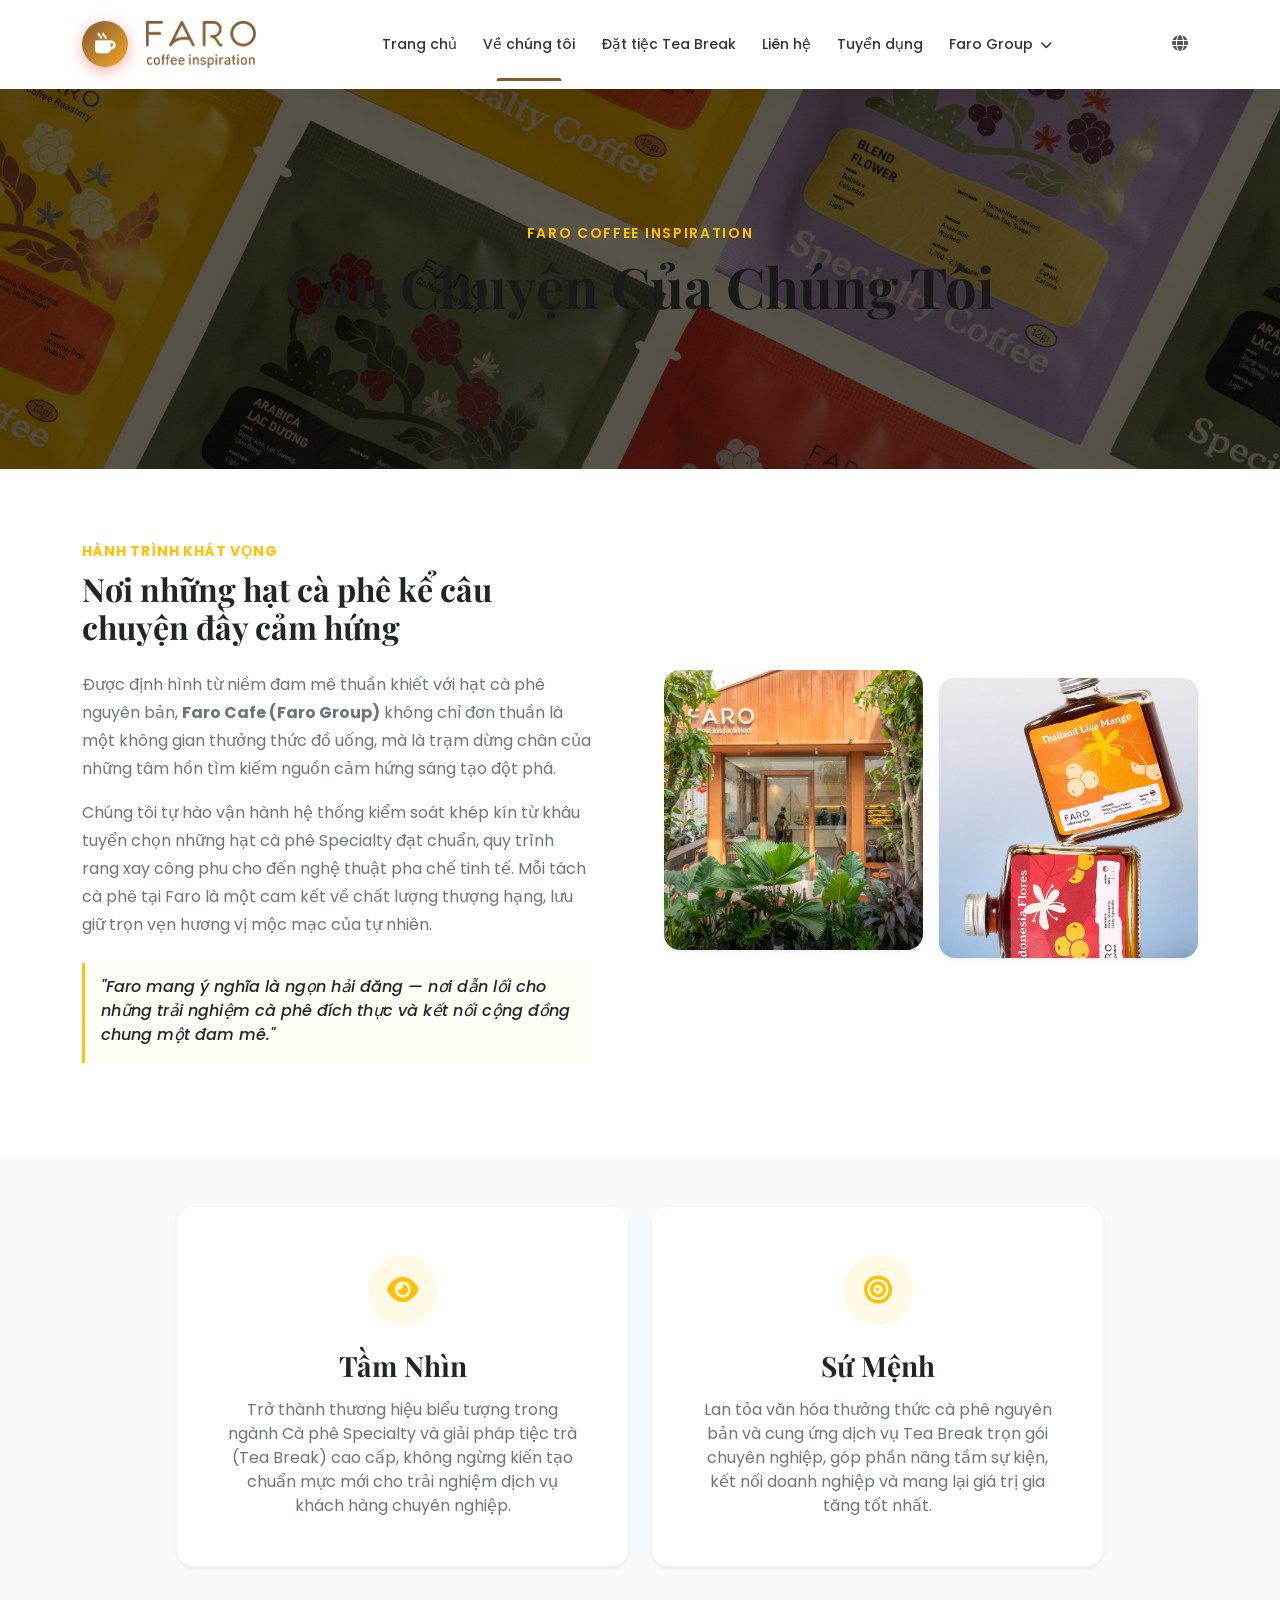
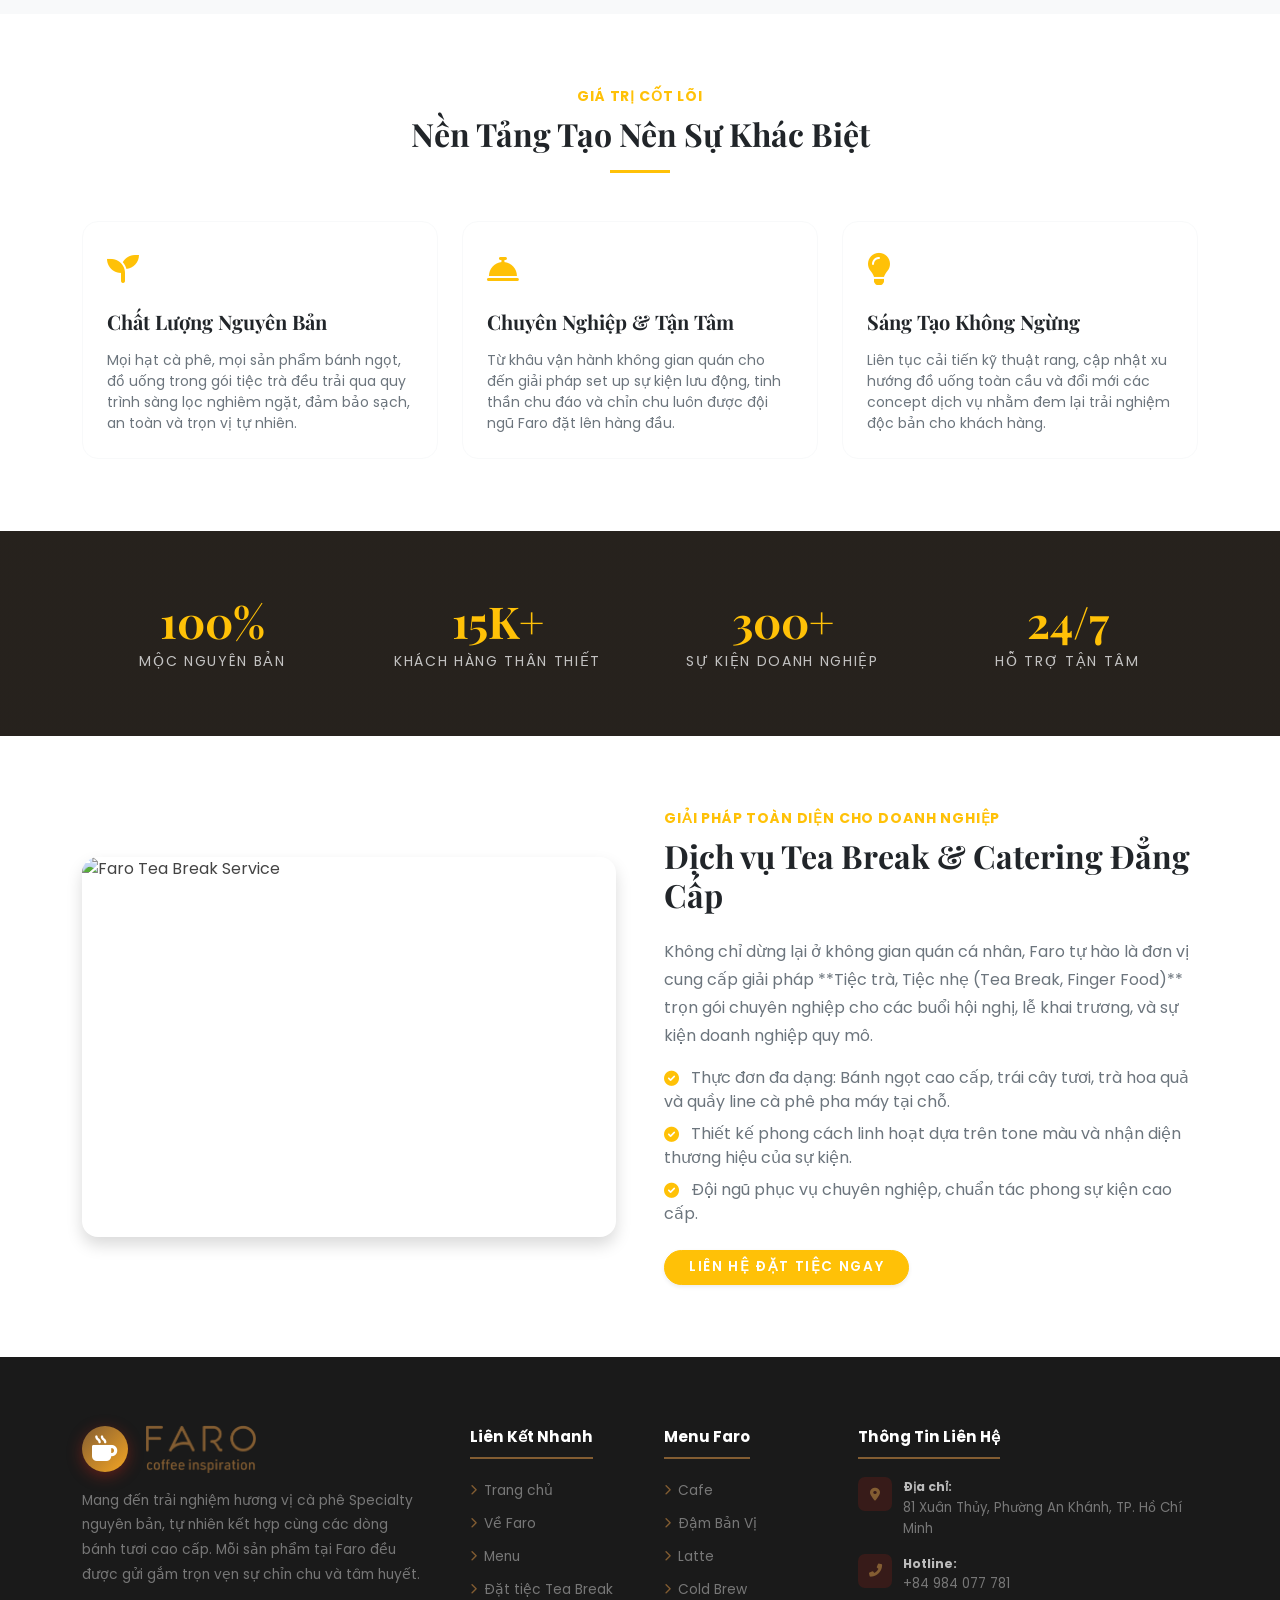
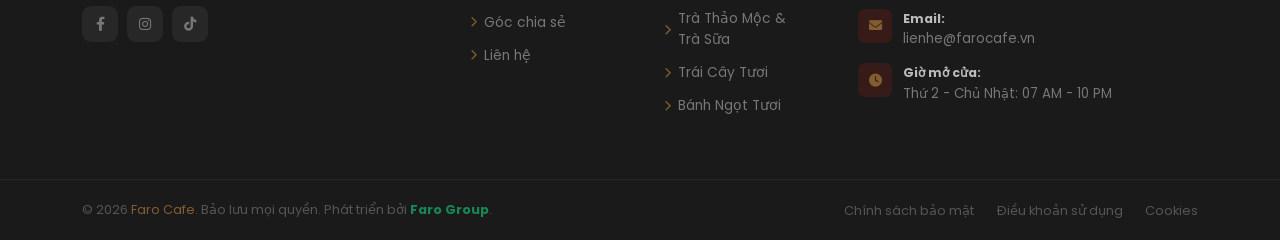
==== about-us.html @ 41ff0794 "update1 9/7/2026" ====
<!DOCTYPE html>
<html lang="en">
   <head>
      <meta charset="UTF-8">
      <meta http-equiv="X-UA-Compatible" content="IE=edge">
      <meta name="viewport" content="width=device-width, initial-scale=1">
      <!-- Cập nhật thông tin tác giả và mô tả chuẩn Faro -->
      <meta name="author" content="Faro Team">
      <meta name="description" content="Faro Coffee Inspiration - Trải nghiệm hương vị cà phê Specialty nguyên bản và dịch vụ Tea Break chuyên nghiệp.">
      <title>Faro Coffee Inspiration</title>
      
      <!-- ================= FA&Iacute;CON (ICON TAB TR&Igrave;NH DUYỆT) ================= -->
      <!-- Icon tiêu chuẩn cho trình duyệt (Kích thước 32x32 hoặc 16x16) -->
      <link rel="icon" type="image/png" sizes="32x32" href="img/favicon/favicon-32x32.png">
      <link rel="icon" type="image/png" sizes="16x16" href="img/favicon/favicon-16x16.png">
      <!-- Icon hiển thị riêng khi khách hàng lưu bookmark trên màn hình iPhone/iPad (Apple Touch Icon) -->
      <link rel="apple-touch-icon" sizes="180x180" href="img/favicon/apple-touch-icon.png">
      <!-- Icon dự phòng định dạng .ico truyền thống -->
      <link rel="shortcut icon" href="img/favicon/favicon.ico" type="image/x-icon">
      <!-- ========================================================================= -->

      <link href="https://fonts.googleapis.com/css2?family=Playfair+Display:wght@400;700;900&family=Poppins:wght@300;400;500;600;700&family=Dancing+Script:wght@700&display=swap" rel="stylesheet"/>
      <!-- Bootstrap 5.3 -->
      <link href="css/bootstrap.min.css" rel="stylesheet"/>
      <!-- AOS Animate on Scroll -->
      <link href="css/aos.css" rel="stylesheet"/>
      <!-- Swiper -->
      <link href="css/swiper-bundle.min.css" rel="stylesheet"/>
      <!-- all min css -->
      <link rel="stylesheet" href="css/all.min.css"/>
      <!-- magnific CSS -->
      <link rel="stylesheet" href="css/magnific-popup.css"/>
      <!-- Style CSS -->
      <link rel="stylesheet" href="css/style.css" />

      <link rel="stylesheet" href="css/about-us.css" />

   </head>
   <body>
    <!-- Link header-->
    <div id="header-placeholder"></div>

    <main class="about-page-wrapper overflow-hidden">
         
         <section class="about-hero position-relative d-flex align-items-center justify-content-center text-center py-5" style="background: linear-gradient(rgba(0, 0, 0, 0.65), rgba(0, 0, 0, 0.65)), url('img/hero-image3.jpg') no-repeat center center / cover;">
            <div class="container text-white" data-aos="fade-up" data-aos-duration="1000">
               <span class="text-uppercase tracking-wider small mb-2 d-block text-warning fw-semibold">Faro Coffee Inspiration</span>
               <h1 class="display-4 fw-bold mb-3">Câu Chuyện Của Chúng Tôi</h1>
            </div>
         </section>

         <section class="py-5 my-md-4">
            <div class="container">
               <div class="row align-items-center g-5">
                  <div class="col-lg-6" data-aos="fade-right" data-aos-delay="100">
                     <div class="position-relative pe-lg-4">
                        <span class="text-warning fw-bold text-uppercase tracking-wide small d-block mb-2">Hành trình khát vọng</span>
                        <h2 class="font-heading fw-bold text-dark mb-4">Nơi những hạt cà phê kể câu chuyện đầy cảm hứng</h2>
                        <p class="text-secondary leading-relaxed mb-3">
                           Được định hình từ niềm đam mê thuần khiết với hạt cà phê nguyên bản, <strong>Faro Cafe (Faro Group)</strong> không chỉ đơn thuần là một không gian thưởng thức đồ uống, mà là trạm dừng chân của những tâm hồn tìm kiếm nguồn cảm hứng sáng tạo đột phá.
                        </p>
                        <p class="text-secondary leading-relaxed mb-4">
                           Chúng tôi tự hào vận hành hệ thống kiểm soát khép kín từ khâu tuyển chọn những hạt cà phê Specialty đạt chuẩn, quy trình rang xay công phu cho đến nghệ thuật pha chế tinh tế. Mỗi tách cà phê tại Faro là một cam kết về chất lượng thượng hạng, lưu giữ trọn vẹn hương vị mộc mạc của tự nhiên.
                        </p>
                        <div class="border-start border-warning border-3 ps-3 italic-quote my-4">
                           <p class="fst-italic text-dark mb-1 fw-medium">"Faro mang ý nghĩa là ngọn hải đăng — nơi dẫn lối cho những trải nghiệm cà phê đích thực và kết nối cộng đồng chung một đam mê."</p>
                        </div>
                     </div>
                  </div>
                  <div class="col-lg-6" data-aos="fade-left" data-aos-delay="300">
                     <div class="row g-3">
                        <div class="col-6">
                           <img src="img/about-faro1.jpg" alt="Faro Roasting Lab" class="img-fluid rounded-4 shadow-sm w-100 object-fit-cover img-hover-effect" style="height: 280px;">
                        </div>
                        <div class="col-6 mt-4">
                           <img src="img/about-faro2.jpg" alt="Faro Barista Art" class="img-fluid rounded-4 shadow-sm w-100 object-fit-cover img-hover-effect" style="height: 280px;">
                        </div>
                     </div>
                  </div>
               </div>
            </div>
         </section>

         <section class="py-5 bg-light">
            <div class="container">
               <div class="row g-4 justify-content-center">
                  <div class="col-md-6 col-lg-5" data-aos="fade-up" data-aos-delay="100">
                     <div class="card h-100 border-0 p-4 p-md-5 shadow-sm rounded-4 text-center bg-white">
                        <div class="icon-box mx-auto mb-4 bg-warning bg-opacity-10 d-flex align-items-center justify-content-center rounded-circle" style="width: 70px; height: 70px;">
                           <i class="fas fa-eye text-warning fs-3"></i>
                        </div>
                        <h3 class="font-heading fw-bold text-dark mb-3">Tầm Nhìn</h3>
                        <p class="text-secondary mb-0">Trở thành thương hiệu biểu tượng trong ngành Cà phê Specialty và giải pháp tiệc trà (Tea Break) cao cấp, không ngừng kiến tạo chuẩn mực mới cho trải nghiệm dịch vụ khách hàng chuyên nghiệp.</p>
                     </div>
                  </div>
                  <div class="col-md-6 col-lg-5" data-aos="fade-up" data-aos-delay="300">
                     <div class="card h-100 border-0 p-4 p-md-5 shadow-sm rounded-4 text-center bg-white">
                        <div class="icon-box mx-auto mb-4 bg-warning bg-opacity-10 d-flex align-items-center justify-content-center rounded-circle" style="width: 70px; height: 70px;">
                           <i class="fas fa-bullseye text-warning fs-3"></i>
                        </div>
                        <h3 class="font-heading fw-bold text-dark mb-3">Sứ Mệnh</h3>
                        <p class="text-secondary mb-0">Lan tỏa văn hóa thưởng thức cà phê nguyên bản và cung ứng dịch vụ Tea Break trọn gói chuyên nghiệp, góp phần nâng tầm sự kiện, kết nối doanh nghiệp và mang lại giá trị gia tăng tốt nhất.</p>
                     </div>
                  </div>
               </div>
            </div>
         </section>

         <section class="py-5 my-md-4">
            <div class="container">
               <div class="text-center max-w-xl mx-auto mb-5" data-aos="fade-up">
                  <span class="text-warning fw-bold text-uppercase tracking-wide small d-block mb-2">Giá trị cốt lõi</span>
                  <h2 class="font-heading fw-bold text-dark mb-3">Nền Tảng Tạo Nên Sự Khác Biệt</h2>
                  <div class="mx-auto bg-warning" style="width: 60px; height: 3px;"></div>
               </div>
               
               <div class="row g-4">
                  <div class="col-md-4" data-aos="fade-up" data-aos-delay="100">
                     <div class="p-4 rounded-4 border border-1 border-light shadow-2xs h-100 transition-all hover-translate-y bg-white">
                        <div class="text-warning mb-3 fs-2"><i class="fas fa-seedling"></i></div>
                        <h4 class="h5 fw-bold text-dark mb-3">Chất Lượng Nguyên Bản</h4>
                        <p class="text-secondary small mb-0">Mọi hạt cà phê, mọi sản phẩm bánh ngọt, đồ uống trong gói tiệc trà đều trải qua quy trình sàng lọc nghiêm ngặt, đảm bảo sạch, an toàn và trọn vị tự nhiên.</p>
                     </div>
                  </div>
                  <div class="col-md-4" data-aos="fade-up" data-aos-delay="200">
                     <div class="p-4 rounded-4 border border-1 border-light shadow-2xs h-100 transition-all hover-translate-y bg-white">
                        <div class="text-warning mb-3 fs-2"><i class="fas fa-concierge-bell"></i></div>
                        <h4 class="h5 fw-bold text-dark mb-3">Chuyên Nghiệp & Tận Tâm</h4>
                        <p class="text-secondary small mb-0">Từ khâu vận hành không gian quán cho đến giải pháp set up sự kiện lưu động, tinh thần chu đáo và chỉn chu luôn được đội ngũ Faro đặt lên hàng đầu.</p>
                     </div>
                  </div>
                  <div class="col-md-4" data-aos="fade-up" data-aos-delay="300">
                     <div class="p-4 rounded-4 border border-1 border-light shadow-2xs h-100 transition-all hover-translate-y bg-white">
                        <div class="text-warning mb-3 fs-2"><i class="fas fa-lightbulb"></i></div>
                        <h4 class="h5 fw-bold text-dark mb-3">Sáng Tạo Không Ngừng</h4>
                        <p class="text-secondary small mb-0">Liên tục cải tiến kỹ thuật rang, cập nhật xu hướng đồ uống toàn cầu và đổi mới các concept dịch vụ nhằm đem lại trải nghiệm độc bản cho khách hàng.</p>
                     </div>
                  </div>
               </div>
            </div>
         </section>

         <section class="py-5 text-white position-relative stats-section" style="background: linear-gradient(rgba(22, 17, 12, 0.93), rgba(22, 17, 12, 0.93)), url('img/banner-img.jpg') no-repeat center center / cover;">
            <div class="container py-3">
               <div class="row g-4 text-center">
                  <div class="col-6 col-md-3" data-aos="zoom-in" data-aos-delay="100">
                     <div class="stat-item">
                        <h3 class="display-5 fw-bold text-warning mb-1 font-heading">100%</h3>
                        <p class="text-light opacity-75 small text-uppercase tracking-wider mb-0">Mộc Nguyên Bản</p>
                     </div>
                  </div>
                  <div class="col-6 col-md-3" data-aos="zoom-in" data-aos-delay="200">
                     <div class="stat-item">
                        <h3 class="display-5 fw-bold text-warning mb-1 font-heading">15K+</h3>
                        <p class="text-light opacity-75 small text-uppercase tracking-wider mb-0">Khách Hàng Thân Thiết</p>
                     </div>
                  </div>
                  <div class="col-6 col-md-3" data-aos="zoom-in" data-aos-delay="300">
                     <div class="stat-item">
                        <h3 class="display-5 fw-bold text-warning mb-1 font-heading">300+</h3>
                        <p class="text-light opacity-75 small text-uppercase tracking-wider mb-0">Sự Kiện Doanh Nghiệp</p>
                     </div>
                  </div>
                  <div class="col-6 col-md-3" data-aos="zoom-in" data-aos-delay="400">
                     <div class="stat-item">
                        <h3 class="display-5 fw-bold text-warning mb-1 font-heading">24/7</h3>
                        <p class="text-light opacity-75 small text-uppercase tracking-wider mb-0">Hỗ Trợ Tận Tâm</p>
                     </div>
                  </div>
               </div>
            </div>
         </section>

         <section class="py-5 my-md-4">
            <div class="container">
               <div class="row align-items-center g-5 flex-lg-row-reverse">
                  <div class="col-lg-6" data-aos="fade-left" data-aos-delay="100">
                     <span class="text-warning fw-bold text-uppercase tracking-wide small d-block mb-2">Giải pháp toàn diện cho doanh nghiệp</span>
                     <h2 class="font-heading fw-bold text-dark mb-4">Dịch vụ Tea Break & Catering Đẳng Cấp</h2>
                     <p class="text-secondary leading-relaxed mb-3">
                        Không chỉ dừng lại ở không gian quán cá nhân, Faro tự hào là đơn vị cung cấp giải pháp **Tiệc trà, Tiệc nhẹ (Tea Break, Finger Food)** trọn gói chuyên nghiệp cho các buổi hội nghị, lễ khai trương, và sự kiện doanh nghiệp quy mô.
                     </p>
                     <ul class="list-unstyled text-secondary mb-4 custom-list">
                        <li class="mb-2"><i class="fas fa-check-circle text-warning me-2"></i> Thực đơn đa dạng: Bánh ngọt cao cấp, trái cây tươi, trà hoa quả và quầy line cà phê pha máy tại chỗ.</li>
                        <li class="mb-2"><i class="fas fa-check-circle text-warning me-2"></i> Thiết kế phong cách linh hoạt dựa trên tone màu và nhận diện thương hiệu của sự kiện.</li>
                        <li class="mb-2"><i class="fas fa-check-circle text-warning me-2"></i> Đội ngũ phục vụ chuyên nghiệp, chuẩn tác phong sự kiện cao cấp.</li>
                     </ul>
                     <a href="contact.html" class="btn btn-warning px-4 py-2.5 rounded-pill fw-semibold text-uppercase tracking-wider text-white shadow-sm transition-all text-sm">Liên hệ đặt tiệc ngay</a>
                  </div>
                  <div class="col-lg-6" data-aos="fade-right" data-aos-delay="300">
                     <div class="position-relative shadow rounded-4 overflow-hidden image-container">
                        <img src="https://images.unsplash.com/photo-1517256064527-09c53b2d0c6b?q=80&w=1000&auto=format&fit=crop" alt="Faro Tea Break Service" class="img-fluid w-100 object-fit-cover" style="min-height: 380px; max-height: 450px;">
                     </div>
                  </div>
               </div>
            </div>
         </section>

      </main>


      <!-- Link footer -->
      <div id="footer-placeholder"></div>


      <!-- Floating cart -->
      <!-- <div class="cartfl"><i class="fas fa-shopping-cart"></i><span>My Cart</span><div class="ccount" id="cartCount">0</div></div> -->
      <!-- Back to top -->
      <button id="btt" onclick="window.scrollTo({top:0,behavior:'smooth'})"><i class="fas fa-chevron-up"></i></button>
    
	<!-- jQuery -->
      <script src="js/jquery-3.7.1.min.js"></script>
      <!-- Bootstrap 5 -->
      <script src="js/bootstrap.bundle.min.js"></script>
      <!-- AOS -->
      <script src="js/aos.js"></script>
      <!-- Swiper -->
      <script src="js/swiper-bundle.min.js"></script>
      <!-- CounterUp -->
      <script src="js/jquery.magnific-popup.min.js"></script>
      <!-- Nhúng file xử lý tự động load ở cuối trang -->
      <script src="js/layout-loader.js"></script>
      <!-- Main js -->
      <script src="js/main.js"></script>
   </body>
</html>
---- css/style.css ----
:root {
  --primary: #835D32;
  --secondary: #f6a623;
  --dark: #1a1a1a;
  --green: #2d6a4f;
  --cream: #fff8f0;
  --cream2: #fef0dc;
  --light: #f9f5f0;
  --shadow: 0 8px 40px rgba(0, 0, 0, 0.1);
  --shadow-lg: 0 20px 60px rgba(0, 0, 0, 0.18);
}
* {
  margin: 0;
  padding: 0;
  box-sizing: border-box;
}
html {
  scroll-behavior: smooth;
}
body {
  font-family: "Poppins", sans-serif;
  color: #444;
  background: #fff;
  overflow-x: hidden;
  opacity: 0;
  transition: opacity 0.1s ease-in-out;
}
/* Class này sẽ được JS thêm vào khi đã load xong layout */
body.layout-loaded {
    opacity: 1;
}
h1,
h2,
h3,
h4,
h5 {
  font-family: "Playfair Display", serif;
  color: var(--dark);
}
a {
  text-decoration: none;
  transition: all 0.3s;
}
img {
  max-width: 100%;
}
::-webkit-scrollbar {
  width: 5px;
}
::-webkit-scrollbar-thumb {
  background: var(--primary);
  border-radius: 10px;
}

/* ===================== TOP BAR ===================== */
#topbar {
  background: #111;
  padding: 8px 0;
  font-size: 0.82rem;
}
#topbar span {
  color: #aaa;
  margin-right: 16px;
}
#topbar span i {
  color: var(--secondary);
  margin-right: 5px;
}
#topbar .tsoc a {
  width: 27px;
  height: 27px;
  border-radius: 50%;
  background: rgba(255, 255, 255, 0.08);
  display: inline-flex;
  align-items: center;
  justify-content: center;
  color: #bbb;
  font-size: 0.75rem;
  margin-left: 5px;
  transition: 0.3s;
}
#topbar .tsoc a:hover {
  background: var(--primary);
  color: #fff;
}
.ttag {
  background: var(--primary);
  color: #fff;
  padding: 2px 10px;
  border-radius: 20px;
  font-size: 0.7rem;
  font-weight: 600;
  text-transform: uppercase;
}

/* ===================== NAVBAR ===================== */
#nav {
  background: #fff;
  position: sticky;
  top: 0;
  z-index: 990;
  box-shadow: 0 2px 20px rgba(0, 0, 0, 0.07);
  transition: 0.4s;
}
#nav.scrolled {
  box-shadow: 0 4px 30px rgba(0, 0, 0, 0.14);
}
.blogo {
  display: flex;
  align-items: center;
  gap: 10px;
}
/* Định dạng kích thước chuẩn cho logo trên thanh điều hướng */
.logo-img {
  height: 48px;       /* Chiều cao lý tưởng để thanh navbar gọn gàng, vừa mắt */
  width: auto;        /* Tự động co giãn chiều rộng theo đúng tỷ lệ ảnh */
  display: block;
  transition: 0.3s ease;
}

/* Hiệu ứng thu nhỏ nhẹ trên thiết bị di động để tối ưu không gian */
@media (max-width: 991.98px) {
  .logo-img {
    height: 40px;     /* Giảm nhẹ chiều cao trên mobile để dành đất cho nút toggler */
  }
}
.bico {
  width: 46px;
  height: 46px;
  border-radius: 50%;
  background: linear-gradient(135deg, var(--primary), var(--secondary));
  display: flex;
  align-items: center;
  justify-content: center;
  font-size: 1.3rem;
  color: #fff;
  box-shadow: 0 4px 15px rgba(232, 40, 26, 0.35);
}
.bname {
  font-family: "Playfair Display", serif;
  font-size: 3rem;
  font-weight: 900;
  color: var(--dark);
}
.bname span {
  color: var(--primary);
}
.bsub {
  font-size: 0.62rem;
  text-transform: uppercase;
  letter-spacing: 2px;
  color: #aaa;
}
.navbar-nav .nav-link {
  font-size: 0.87rem;
  font-weight: 500;
  color: #333 !important;
  padding: 26px 13px !important;
  position: relative;
}
.navbar-nav .nav-link::after {
  content: "";
  position: absolute;
  bottom: 0;
  left: 50%;
  transform: translateX(-50%);
  width: 0;
  height: 3px;
  background: var(--primary);
  border-radius: 3px 3px 0 0;
  transition: 0.3s;
}
.navbar-nav .nav-link:hover::after,
.navbar-nav .nav-link.active::after {
  width: 55%;
}
.navbar-nav .nav-link:hover {
  color: var(--primary) !important;
}
/* FIX 1 â€” Search btn in navbar */
#navSearchBtn {
  background: none;
  border: none;
  cursor: pointer;
  color: #555;
  font-size: 1rem;
  padding: 8px 10px;
  border-radius: 8px;
  transition: 0.3s;
}
#navSearchBtn:hover {
  background: rgba(232, 40, 26, 0.08);
  color: var(--primary);
}
.nav-cta {
  background: linear-gradient(135deg, var(--primary), #c01e12);
  color: #fff !important;
  border-radius: 8px;
  padding: 10px 20px !important;
  font-size: 0.84rem !important;
  font-weight: 600 !important;
  box-shadow: 0 4px 15px rgba(232, 40, 26, 0.3);
  margin-left: 6px;
}
.nav-cta::after {
  display: none !important;
}
.nav-cta:hover {
  transform: translateY(-2px);
  box-shadow: 0 8px 22px rgba(232, 40, 26, 0.4);
}


/* ===================== SECTION COMMONS ===================== */
section {
  padding: 88px 0;
}
.slbl {
  font-family: "Dancing Script", cursive;
  font-size: 1.35rem;
  color: var(--primary);
  display: block;
  margin-bottom: 4px;
}
.stitle {
  font-size: clamp(1.9rem, 4vw, 2.7rem);
  font-weight: 900;
  line-height: 1.2;
  margin-bottom: 12px;
}
.stitle span {
  color: var(--primary);
}
.sline {
  width: 58px;
  height: 4px;
  border-radius: 4px;
  background: linear-gradient(90deg, var(--primary), var(--secondary));
  margin: 0 auto 12px;
}
.sline.lft {
  margin-left: 0;
}
.sdesc {
  color: #777;
  font-size: 0.93rem;
  line-height: 1.8;
}
.btn-red {
  background: linear-gradient(135deg, var(--primary), #c01e12);
  color: #fff;
  border: none;
  border-radius: 50px;
  padding: 14px 32px;
  font-weight: 600;
  font-size: 0.93rem;
  box-shadow: 0 8px 24px rgba(232, 40, 26, 0.35);
  transition: 0.3s;
  display: inline-flex;
  align-items: center;
  gap: 9px;
  cursor: pointer;
  font-family: "Poppins", sans-serif;
}
.btn-red:hover {
  transform: translateY(-3px);
  box-shadow: 0 14px 34px rgba(232, 40, 26, 0.45);
  color: #fff;
}

/* ============================================================
   TÙY BIẾN DROPDOWN MENU CHO MULTI-PAGE WEBSITE (FARO CAFE)
   ============================================================ */

/* 1. Phong cách hóa menu cha và loại bỏ icon mũi tên mặc định của Bootstrap */
.navbar-nav .dropdown-toggle::after {
   display: none !important; /* Ẩn mũi tên thô mặc định */
}
.navbar-nav .dropdown-toggle .style-arrow {
   font-size: 0.75rem;
   transition: transform 0.3s ease;
}

/* 2. Tạo hiệu ứng xoay nhẹ mũi tên khi Menu mở ra */
.nav-item.dropdown:hover .style-arrow,
.nav-item.dropdown.show .style-arrow {
   transform: rotate(180deg);
}

/* 3. Định hình menu con thả xuống trên Desktop */
@media (min-width: 992px) {
   .navbar-nav .dropdown-menu {
      display: block;
      opacity: 0;
      visibility: hidden;
      transform: translateY(10px);
      transition: all 0.3s cubic-bezier(0.16, 1, 0.3, 1);
      background-color: var(--dark, #111111); /* Sử dụng nền tối đồng bộ Faro */
      border: 1px solid rgba(255, 255, 255, 0.08);
      border-radius: 12px;
      padding: 8px 0;
      min-width: 230px;
      box-shadow: 0 10px 30px rgba(0, 0, 0, 0.5);
   }

   /* Rê chuột tự động thả menu xuống mượt mà không cần click */
   .navbar-nav .nav-item.dropdown:hover .dropdown-menu {
      opacity: 1;
      visibility: visible;
      transform: translateY(0);
   }
}

/* 4. Định hình các item con bên trong Dropdown */
.navbar-nav .dropdown-item {
   color: rgba(255, 255, 255, 0.75) !important;
   font-size: 0.9rem;
   padding: 10px 20px;
   font-weight: 500;
   transition: all 0.2s ease;
   display: flex;
   align-items: center;
}

.navbar-nav .dropdown-item i {
   color: var(--primary, #e8281a); /* Icon phụ mang sắc đỏ thương hiệu */
   font-size: 0.85rem;
}

/* Hiệu ứng di chuột vào item con */
.navbar-nav .dropdown-item:hover {
   background-color: rgba(232, 40, 26, 0.1) !important; /* Nền đỏ mờ nhẹ */
   color: #ffffff !important;
   padding-left: 24px; /* Đẩy nhẹ chữ sang phải tạo cảm giác động */
}

/* Trang hiện tại trong danh mục thả xuống (Active Class) */
.navbar-nav .dropdown-item.active {
   background-color: var(--primary, #e8281a) !important;
   color: #ffffff !important;
}

/* 5. Tối ưu hiển thị cho Giao diện Mobile (Dưới 991px) */
@media (max-width: 991px) {
   .navbar-nav .dropdown-menu {
      background-color: rgba(255, 255, 255, 0.03) !important;
      border: none !important;
      border-left: 2px solid var(--primary, #e8281a) !important; /* Vạch đỏ bên trái để phân biệt menu con */
      border-radius: 0 !important;
      margin-left: 15px !important;
      margin-top: 5px !important;
      padding-left: 5px !important;
      box-shadow: none !important;
   }
   
   .navbar-nav .dropdown-item {
      padding: 8px 15px !important;
   }
}

/* ===================== HERO ===================== */
#hero {
  background: var(--cream);
  min-height: 92vh;
  display: flex;
  align-items: center;
  position: relative;
  overflow: hidden;
  position: relative;
  overflow: hidden;
}

/* Khung chứa slider phủ kín background */
.hero-slider {
    position: absolute;
    top: 0;
    left: 0;
    width: 100%;
    height: 100%;
    z-index: 0; /* Nằm dưới toàn bộ content */
    opacity: 0.1; /* ĐỘ MỜ BACKGROUND (Chỉnh từ 0.1 đến 0.25 tùy ý bạn) */
}

/* Định dạng từng item ảnh nền */
.slide-item {
    position: absolute;
    top: 0;
    left: 0;
    width: 100%;
    height: 100%;
    background-size: cover;
    background-position: center;
    background-repeat: no-repeat;
    opacity: 0;
    transition: opacity 1.5s ease-in-out; /* Hiệu ứng fade mượt mà 1.5 giây */
}

/* Tấm ảnh nào có class active sẽ hiện lên */
.slide-item.active {
    opacity: 1;
}

/* Đảm bảo khối container nội dung nổi lên trên nền */
#hero .container {
    position: relative;
    z-index: 2;
}

.hs {
  position: absolute;
  border-radius: 50%;
}
.hs1 {
  width: 480px;
  height: 480px;
  background: radial-gradient(circle, rgba(232, 40, 26, 0.07), transparent 70%);
  top: -90px;
  right: -80px;
  animation: fsh 8s ease-in-out infinite;
}
.hs2 {
  width: 280px;
  height: 280px;
  background: radial-gradient(
    circle,
    rgba(246, 166, 35, 0.09),
    transparent 70%
  );
  bottom: -50px;
  left: 8%;
  animation: fsh 10s ease-in-out infinite reverse;
}
@keyframes fsh {
  0%,
  100% {
    transform: translateY(0);
  }
  50% {
    transform: translateY(-28px);
  }
}
.hbadge {
  display: inline-flex;
  align-items: center;
  gap: 8px;
  background: #fff;
  border-radius: 30px;
  padding: 6px 16px 6px 6px;
  box-shadow: 0 4px 20px rgba(0, 0, 0, 0.1);
  margin-bottom: 22px;
}
.hbadge .hbi {
  width: 30px;
  height: 30px;
  border-radius: 50%;
  background: linear-gradient(135deg, var(--primary), var(--secondary));
  display: flex;
  align-items: center;
  justify-content: center;
  color: #fff;
  font-size: 0.78rem;
}
.hbadge span {
  font-size: 0.76rem;
  font-weight: 600;
  color: var(--dark);
}
.htitle {
  font-size: clamp(2.7rem, 6vw, 4.8rem);
  font-weight: 900;
  line-height: 1.1;
  margin-bottom: 18px;
}
.htitle .hl {
  color: var(--primary);
  position: relative;
  display: inline-block;
}
.htitle .hl::before {
  content: "";
  position: absolute;
  bottom: 2px;
  left: 0;
  right: 0;
  height: 7px;
  background: rgba(232, 40, 26, 0.14);
  border-radius: 4px;
  z-index: -1;
}
.hdesc {
  font-size: 1rem;
  color: #666;
  line-height: 1.8;
  max-width: 470px;
  margin-bottom: 30px;
}
/* FIX 2 â€” Video play button */
.btn-play {
  display: inline-flex;
  align-items: center;
  gap: 12px;
  color: var(--dark);
  font-weight: 600;
  font-size: 0.9rem;
  padding: 10px 16px;
  transition: 0.3s;
  cursor: pointer;
}
.btn-play .pico {
  width: 48px;
  height: 48px;
  border-radius: 50%;
  background: #fff;
  display: flex;
  align-items: center;
  justify-content: center;
  box-shadow: 0 6px 20px rgba(0, 0, 0, 0.12);
  color: var(--primary);
  font-size: 0.95rem;
  transition: 0.3s;
  flex-shrink: 0;
}
.btn-play:hover .pico {
  background: var(--primary);
  color: #fff;
  transform: scale(1.1);
}
.btn-play:hover {
  color: var(--primary);
}
.hstats {
  display: flex;
  gap: 20px;
  flex-wrap: wrap;
  margin-top: 32px;
}
.hstat .snum {
  font-family: "Playfair Display", serif;
  font-size: 1.9rem;
  font-weight: 900;
  color: var(--dark);
  display: block;
  line-height: 1;
}
.hstat .snum em {
  color: var(--primary);
  font-style: normal;
}
.hstat small {
  font-size: 0.7rem;
  color: #aaa;
  text-transform: uppercase;
  letter-spacing: 1px;
}
.sdiv {
  width: 1px;
  background: #ddd;
  height: 38px;
  align-self: center;
}
.hcircle {
  width: 480px;
  height: 480px;
  border-radius: 50%;
  background: radial-gradient(circle at 40% 40%, #fff8f0, #ffe5c8);
  display: flex;
  align-items: center;
  justify-content: center;
  margin: 0 auto;
  position: relative;
  box-shadow: 0 28px 76px rgba(232, 40, 26, 0.14);
}
.hcircle img {
  width: 90%;
  height: 90%;
  object-fit: cover;
  border-radius: 50%;
}
.fcard {
  position: absolute;
  background: #fff;
  border-radius: 11px;
  padding: 10px 15px;
  box-shadow: var(--shadow);
  display: flex;
  align-items: center;
  gap: 9px;
}
.fcard.fc1 {
  top: 55px;
  left: -15px;
  animation: fltc 4s ease-in-out infinite;
}
.fcard.fc2 {
  bottom: 75px;
  right: -25px;
  animation: fltc 4s ease-in-out infinite 1.5s;
}
.fcard.fc3 {
  top: 38%;
  right: -45px;
  animation: fltc 4s ease-in-out infinite 0.8s;
}
@keyframes fltc {
  0%,
  100% {
    transform: translateY(0);
  }
  50% {
    transform: translateY(-9px);
  }
}
.fcoi {
  width: 34px;
  height: 34px;
  border-radius: 8px;
  display: flex;
  align-items: center;
  justify-content: center;
  font-size: 0.95rem;
}
.fcoi.r {
  background: rgba(232, 40, 26, 0.11);
  color: var(--primary);
}
.fcoi.y {
  background: rgba(246, 166, 35, 0.14);
  color: var(--secondary);
}
.fcoi.g {
  background: rgba(45, 106, 79, 0.11);
  color: var(--green);
}
.fcnum {
  font-weight: 700;
  font-size: 0.92rem;
  color: var(--dark);
  display: block;
  line-height: 1;
}
.fcsm {
  font-size: 0.66rem;
  color: #999;
}

/* ===================== MARQUEE ===================== */
.mqsec {
  background: var(--primary);
  padding: 13px 0;
  overflow: hidden;
}
.mqtrack {
  display: flex;
  gap: 38px;
  white-space: nowrap;
  animation: mqrun 22s linear infinite;
}
.mqitem {
  display: inline-flex;
  align-items: center;
  gap: 10px;
  color: #fff;
  font-size: 0.86rem;
  font-weight: 500;
}
.mqitem i {
  color: rgba(255, 255, 255, 0.55);
  font-size: 0.55rem;
}
@keyframes mqrun {
  from {
    transform: translateX(0);
  }
  to {
    transform: translateX(-50%);
  }
}

/* ===================== CATEGORY ===================== */
#category {
  background: var(--cream);
}
.catcard {
  background: #fff;
  border-radius: 15px;
  padding: 22px 14px;
  text-align: center;
  cursor: pointer;
  transition: 0.4s;
  box-shadow: 0 4px 18px rgba(0, 0, 0, 0.06);
  border: 2px solid transparent;
}
.catcard:hover,
.catcard.active {
  transform: translateY(-7px);
  box-shadow: 0 14px 38px rgba(232, 40, 26, 0.14);
  border-color: var(--primary);
}
.catimg {
  width: 86px;
  height: 86px;
  border-radius: 50%;
  object-fit: cover;
  margin: 0 auto 12px;
  display: block;
  transition: 0.4s;
}
.catcard:hover .catimg {
  transform: scale(1.1) rotate(-4deg);
}
.catnm {
  font-size: 0.86rem;
  font-weight: 600;
  color: var(--dark);
  margin-bottom: 3px;
}
.catct {
  font-size: 0.73rem;
  color: #bbb;
}

/* ===================== ABOUT ===================== */
#about {
  background: #fff;
}
.astack {
  position: relative;
}
/* Cập nhật thuộc tính để phù hợp với cơ chế Swiper */
.amain {
  border-radius: 18px;
  overflow: hidden;
  box-shadow: var(--shadow-lg);
  position: relative;
  width: 100%;
}
.amain .swiper-slide img {
  width: 100%;
  height: 440px; /* Đảm bảo tất cả ảnh trong slide đều cao bằng nhau */
  object-fit: cover;
  display: block;
}
/* Tùy chỉnh màu sắc nút chấm điều hướng của Slide */
.amain .swiper-pagination-bullet-active {
  background: var(--primary) !important;
}
.amain .swiper-pagination-bullet {
  background: #fff;
  opacity: 0.7;
}
.amain .swiper-pagination-bullet-active {
  opacity: 1;
}

/* Các class khác giữ nguyên cấu trúc của bạn */
.asm {
  position: absolute;
  bottom: -26px;
  right: -26px;
  width: 170px;
  height: 170px;
  border-radius: 14px;
  overflow: hidden;
  border: 5px solid #fff;
  box-shadow: var(--shadow);
  z-index: 10; /* Đẩy ảnh nhỏ lên trên slide */
}
.asm img {
  width: 100%;
  height: 100%;
  object-fit: cover;
}
.aexp {
  position: absolute;
  top: 28px;
  left: -16px;
  background: var(--primary);
  color: #fff;
  border-radius: 14px;
  padding: 18px 22px;
  text-align: center;
  box-shadow: 0 10px 28px rgba(232, 40, 26, 0.4);
  z-index: 10; /* Đẩy khối năm thành lập lên trên slide */
}
.aexp .anum {
  font-family: "Playfair Display", serif;
  font-size: 2.3rem;
  font-weight: 900;
  line-height: 1;
  display: block;
}
.aexp small {
  font-size: 0.7rem;
  opacity: 0.9;
}
.fti {
  display: flex;
  align-items: flex-start;
  gap: 13px;
  margin-bottom: 18px;
}
.ftico {
  width: 46px;
  height: 46px;
  border-radius: 11px;
  flex-shrink: 0;
  display: flex;
  align-items: center;
  justify-content: center;
  font-size: 1.15rem;
  transition: 0.3s;
}
.ftico.r {
  background: rgba(232, 40, 26, 0.1);
  color: var(--primary);
}
.ftico.y {
  background: rgba(246, 166, 35, 0.11);
  color: var(--secondary);
}
.ftico.g {
  background: rgba(45, 106, 79, 0.1);
  color: var(--green);
}
.fti:hover .ftico {
  transform: scale(1.1);
}
.fti h6 {
  font-size: 0.9rem;
  font-weight: 700;
  color: var(--dark);
  margin-bottom: 2px;
  font-family: "Poppins", sans-serif;
}
.fti p {
  font-size: 0.8rem;
  color: #888;
  margin: 0;
  line-height: 1.6;
}

/* ===================== MENU ===================== */
#menu {
  background: var(--light);
}
/* FIX 3 â€” Filter buttons */
.filtbtn {
  border: 2px solid #e5e5e5;
  background: #fff;
  border-radius: 50px;
  padding: 8px 20px;
  font-size: 0.84rem;
  font-weight: 600;
  color: #666;
  cursor: pointer;
  transition: 0.3s;
  margin: 3px;
  font-family: "Poppins", sans-serif;
}
.filtbtn.active,
.filtbtn:hover {
  background: var(--primary);
  border-color: var(--primary);
  color: #fff;
  box-shadow: 0 5px 18px rgba(232, 40, 26, 0.24);
}
.mwrap {
  transition: 0.35s;
}
.mwrap.gone {
  display: none !important;
}
.mcard {
  background: #fff;
  border-radius: 18px;
  overflow: hidden;
  transition: 0.4s;
  box-shadow: 0 4px 22px rgba(0, 0, 0, 0.07);
  cursor: pointer;
}
.mcard:hover {
  transform: translateY(-9px);
  box-shadow: 0 18px 48px rgba(0, 0, 0, 0.13);
}
.mimg {
  position: relative;
  overflow: hidden;
  height: 215px;
  background: var(--cream2);
}
.mimg img {
  width: 100%;
  height: 100%;
  object-fit: cover;
  transition: 0.5s;
}
.mcard:hover .mimg img {
  transform: scale(1.09);
}
.mbdg {
  position: absolute;
  top: 13px;
  left: 13px;
  background: var(--primary);
  color: #fff;
  border-radius: 7px;
  padding: 3px 11px;
  font-size: 0.7rem;
  font-weight: 700;
}
.mbdg.new {
  background: var(--green);
}
.mbdg.hot {
  background: var(--secondary);
  color: var(--dark);
}
/* FIX 4 â€” Heart & Plus buttons stop propagation */
.mhrt {
  position: absolute;
  top: 13px;
  right: 13px;
  width: 33px;
  height: 33px;
  border-radius: 50%;
  background: #fff;
  display: flex;
  align-items: center;
  justify-content: center;
  color: #ccc;
  cursor: pointer;
  transition: 0.3s;
  box-shadow: 0 2px 9px rgba(0, 0, 0, 0.1);
}
.mhrt:hover {
  color: var(--primary);
  transform: scale(1.18);
}
.mbody {
  padding: 18px;
}
.mcat {
  font-size: 0.7rem;
  font-weight: 600;
  color: var(--secondary);
  text-transform: uppercase;
  letter-spacing: 1px;
  margin-bottom: 5px;
}
.mtit {
  font-size: 1.05rem;
  font-weight: 700;
  margin-bottom: 5px;
  font-family: "Playfair Display", serif;
}
.mdesc {
  font-size: 0.78rem;
  color: #aaa;
  margin-bottom: 13px;
  line-height: 1.5;
}
.mfoot {
  display: flex;
  align-items: center;
  justify-content: space-between;
}
.mprice {
  font-size: 1.25rem;
  font-weight: 800;
  color: var(--primary);
  font-family: "Playfair Display", serif;
}
.mprice small {
  font-size: 0.72rem;
  font-weight: 400;
  color: #ccc;
  text-decoration: line-through;
  margin-left: 5px;
}
.mstars {
  font-size: 0.73rem;
  color: var(--secondary);
}
/* FIX 4 â€” Plus button opens detail popup */
/* .madd {
  width: 36px;
  height: 36px;
  border-radius: 50%;
  background: linear-gradient(135deg, var(--primary), #c01e12);
  border: none;
  color: #fff;
  font-size: 1rem;
  display: flex;
  align-items: center;
  justify-content: center;
  cursor: pointer;
  transition: 0.3s;
  box-shadow: 0 4px 11px rgba(232, 40, 26, 0.28);
}
.madd:hover {
  transform: scale(1.15) rotate(90deg);
} */

.madd {
  /* Bỏ chiều rộng cố định để co giãn theo chữ, thêm padding 2 bên */
  min-width: 110px;
  height: 38px;
  padding: 0 16px;
  
  /* Thay đổi bo góc vừa phải (dạng viên thuốc) thay vì hình tròn */
  border-radius: 20px; 
  
  background: linear-gradient(135deg, var(--primary), #c01e12);
  border: none;
  color: #fff;
  
  /* Chỉnh lại font cho thanh thoát và đậm nét */
  font-size: 0.9rem;
  font-weight: 600;
  
  display: inline-flex; /* Chuyển sang inline-flex để nút không bị nhảy dòng */
  align-items: center;
  justify-content: center;
  cursor: pointer;
  transition: all 0.3s cubic-bezier(0.25, 0.8, 0.25, 1); /* Hiệu ứng mượt hơn */
  box-shadow: 0 4px 11px rgba(232, 40, 26, 0.28);
  
  text-decoration: none; /* Phòng trường hợp bạn đổi sang thẻ <a> */
  white-space: nowrap;  /* Không cho chữ bị xuống dòng */
}

.madd:hover {
  /* Bỏ rotate(90deg) để chữ không bị quay nghiêng, giữ lại scale tăng kích cỡ */
  transform: translateY(-2px) scale(1.05); 
  
  /* Tăng thêm độ đổ bóng khi hover để tạo cảm giác nút nổi lên */
  box-shadow: 0 6px 15px rgba(232, 40, 26, 0.4);
}

/* ===================== SPECIAL OFFER ===================== */
#special {
  background: linear-gradient(135deg, #1a0000 0%, #2d0000 100%);
  position: relative;
  overflow: hidden;
}
.spbg {
  position: absolute;
  inset: 0;
  pointer-events: none;
  opacity: 0.03;
  background: repeating-linear-gradient(
    45deg,
    #fff 0,
    #fff 1px,
    transparent 0,
    transparent 50%
  );
  background-size: 40px 40px;
}
.sptag {
  display: inline-block;
  background: var(--secondary);
  color: var(--dark);
  border-radius: 6px;
  padding: 4px 15px;
  font-size: 0.76rem;
  font-weight: 700;
  text-transform: uppercase;
  letter-spacing: 2px;
  margin-bottom: 14px;
}
.sptitle {
  font-size: clamp(2.3rem, 5vw, 3.8rem);
  font-weight: 900;
  color: #fff;
  line-height: 1.1;
}
.sptitle span {
  color: var(--secondary);
}
.spdesc {
  color: rgba(255, 255, 255, 0.62);
  margin: 18px 0;
  font-size: 0.93rem;
  line-height: 1.8;
}
.cdwrap {
  display: flex;
  gap: 14px;
  margin: 26px 0;
}
.cditem {
  text-align: center;
  background: rgba(255, 255, 255, 0.07);
  border: 1px solid rgba(255, 255, 255, 0.11);
  border-radius: 11px;
  padding: 13px 18px;
  min-width: 72px;
}
.cdnum {
  font-family: "Playfair Display", serif;
  font-size: 2.1rem;
  font-weight: 900;
  color: #fff;
  display: block;
  line-height: 1;
}
.cdlbl {
  font-size: 0.63rem;
  text-transform: uppercase;
  letter-spacing: 1px;
  color: rgba(255, 255, 255, 0.48);
  margin-top: 3px;
  display: block;
}
.spimgw {
  position: relative;
  text-align: center;
}
.spglow {
  position: absolute;
  top: 50%;
  left: 50%;
  transform: translate(-50%, -50%);
  width: 360px;
  height: 360px;
  border-radius: 50%;
  background: radial-gradient(
    circle,
    rgba(246, 166, 35, 0.24),
    transparent 70%
  );
}
.spimgw img {
  position: relative;
  z-index: 2;
  width: 100%;
  max-width: 440px;
  filter: drop-shadow(0 28px 56px rgba(246, 166, 35, 0.28));
  animation: fltimg 5s ease-in-out infinite;
}
@keyframes fltimg {
  0%,
  100% {
    transform: translateY(0);
  }
  50% {
    transform: translateY(-17px);
  }
}
.sppbdg {
  position: absolute;
  top: 18px;
  left: 18px;
  z-index: 3;
  background: var(--primary);
  color: #fff;
  width: 86px;
  height: 86px;
  border-radius: 50%;
  display: flex;
  flex-direction: column;
  align-items: center;
  justify-content: center;
  text-align: center;
  box-shadow: 0 8px 24px rgba(232, 40, 26, 0.5);
  animation: plsbdg 2.5s ease-in-out infinite;
}
@keyframes plsbdg {
  0%,
  100% {
    transform: scale(1);
  }
  50% {
    transform: scale(1.06);
    box-shadow: 0 12px 34px rgba(232, 40, 26, 0.7);
  }
}
.sppbdg .old {
  font-size: 0.68rem;
  text-decoration: line-through;
  opacity: 0.7;
}
.sppbdg .np {
  font-size: 1.25rem;
  font-weight: 900;
}

/* ===================== GALLERY ===================== */
#gallery {
  background: var(--light);
}
.ggrid {
  display: grid;
  grid-template-columns: repeat(3, 1fr);
  grid-template-rows: repeat(2, 215px);
  gap: 13px;
}
.gitem {
  border-radius: 14px;
  overflow: hidden;
  position: relative;
  cursor: pointer;
}
.gitem:first-child {
  grid-row: span 2;
}
.gitem img {
  width: 100%;
  height: 100%;
  object-fit: cover;
  transition: 0.5s;
}
.gitem:hover img {
  transform: scale(1.08);
}
.gover {
  position: absolute;
  inset: 0;
  background: linear-gradient(to top, rgba(0, 0, 0, 0.76), transparent 60%);
  opacity: 0;
  transition: 0.4s;
  display: flex;
  align-items: flex-end;
  padding: 18px;
}
.gitem:hover .gover {
  opacity: 1;
}
.gover span {
  color: #fff;
  font-weight: 600;
  font-size: 0.88rem;
}
.gover i {
  color: var(--secondary);
  margin-right: 5px;
}

/* ===================== TESTIMONIALS ===================== */
#testimonials {
  background: #fff;
}
.tescard {
  background: var(--cream);
  border-radius: 18px;
  padding: 28px;
  position: relative;
  overflow: hidden;
  transition: 0.4s;
}
.tescard:hover {
  transform: translateY(-5px);
  box-shadow: var(--shadow);
}
.tesq {
  position: absolute;
  top: 18px;
  right: 22px;
  font-size: 4.5rem;
  color: rgba(232, 40, 26, 0.07);
  font-family: "Playfair Display", serif;
  line-height: 1;
}
.tess {
  color: var(--secondary);
  font-size: 0.83rem;
  margin-bottom: 12px;
}
.testxt {
  font-size: 0.88rem;
  color: #666;
  line-height: 1.8;
  margin-bottom: 18px;
}
.tesauth {
  display: flex;
  align-items: center;
  gap: 11px;
}
.tesauth img {
  width: 46px;
  height: 46px;
  border-radius: 50%;
  object-fit: cover;
  border: 3px solid var(--primary);
}
.tesnm {
  font-weight: 700;
  font-size: 0.88rem;
  color: var(--dark);
  margin-bottom: 1px;
  font-family: "Poppins", sans-serif;
}
.tesrl {
  font-size: 0.73rem;
  color: #aaa;
}



/* ===================== NEWSLETTER ===================== */
#newsletter {
  background: linear-gradient(135deg, var(--primary), #8b0000);
  position: relative;
  overflow: hidden;
  padding: 80px 0;
}
.nlbg {
  position: absolute;
  inset: 0;
  background: url("data:image/svg+xml,%3Csvg xmlns='http://www.w3.org/2000/svg' width='100' height='100'%3E%3Ccircle cx='50' cy='50' r='40' fill='none' stroke='white' stroke-width='.4' opacity='.1'/%3E%3C/svg%3E");
  background-size: 75px;
}
.nlw {
  position: relative;
  z-index: 2;
}
.nlw h2 {
  color: #fff;
  font-size: 2.1rem;
}



/* ===================== FOOTER ===================== */
footer {
  background: var(--dark);
  padding: 68px 0 0;
}
/* Định dạng cấu trúc khối logo trong footer */
footer .blogo {
  display: flex;
  align-items: center;
}

/* Định dạng icon ly nước nóng trong footer */
footer .blogo .bico {
  font-size: 1.6rem;
  display: flex;
  align-items: center;
}

/* Định dạng kích thước ảnh logo dưới footer */
.f-logo-img {
  height: 48px;         /* Chiều cao cân bằng với icon và vừa vặn với vùng chân trang */
  width: auto;
  display: block;
  /* Nếu nền footer của bạn quá tối và muốn logo sáng rõ hơn, 
     bạn có thể bỏ comment dòng filter dưới đây để chuyển logo sang màu trắng hoặc giữ màu nâu đất nguyên bản: */
  /* filter: brightness(0) invert(1); */
}

/* Tối ưu hóa kích thước trên giao diện mobile */
@media (max-width: 991.98px) {
  .f-logo-img {
    height: 38px;
  }
  footer .blogo .bico {
    font-size: 1.35rem;
  }
}
.fnm {
  font-family: "Playfair Display", serif;
  font-size: 1.9rem;
  font-weight: 900;
  color: #fff;
}
.fnm span {
  color: var(--primary);
}
.fdesc {
  color: #777;
  font-size: 0.86rem;
  line-height: 1.8;
  margin-top: 9px;
}
.fsoc {
  display: flex;
  gap: 9px;
  margin-top: 18px;
}
.fsoc a {
  width: 36px;
  height: 36px;
  border-radius: 9px;
  background: rgba(255, 255, 255, 0.06);
  display: flex;
  align-items: center;
  justify-content: center;
  color: #777;
  font-size: 0.88rem;
  transition: 0.3s;
}
.fsoc a:hover {
  background: var(--primary);
  color: #fff;
  transform: translateY(-3px);
}
.ftit {
  color: #fff;
  font-size: 0.95rem;
  font-weight: 700;
  margin-bottom: 18px;
  padding-bottom: 9px;
  border-bottom: 2px solid var(--primary);
  display: inline-block;
  font-family: "Poppins", sans-serif;
}
.flinks li {
  list-style: none;
  margin-bottom: 9px;
}
.flinks a {
  color: #777;
  font-size: 0.86rem;
  display: inline-flex;
  align-items: center;
  gap: 7px;
  transition: 0.3s;
}
.flinks a:hover {
  color: var(--secondary);
  padding-left: 5px;
}
.flinks a i {
  color: var(--primary);
  font-size: 0.68rem;
}
.fci {
  display: flex;
  align-items: flex-start;
  gap: 11px;
  margin-bottom: 14px;
}
.fciico {
  width: 34px;
  height: 34px;
  border-radius: 7px;
  background: rgba(232, 40, 26, 0.14);
  display: flex;
  align-items: center;
  justify-content: center;
  color: var(--primary);
  font-size: 0.82rem;
  flex-shrink: 0;
}
.fciinfo {
  color: #777;
  font-size: 0.83rem;
  line-height: 1.6;
}
.fciinfo strong {
  color: #bbb;
  display: block;
  font-size: 0.77rem;
}
.fbot {
  border-top: 1px solid rgba(255, 255, 255, 0.06);
  padding: 18px 0;
  margin-top: 46px;
}
.fbot p {
  color: #555;
  font-size: 0.8rem;
  margin: 0;
}
.fbot span {
  color: var(--primary);
}
.fbot a {
  color: #555;
  font-size: 0.8rem;
  margin-left: 18px;
}
.fbot a:hover {
  color: var(--secondary);
}

/* ===================== UTILITIES ===================== */
#btt {
  position: fixed;
  bottom: 28px;
  right: 28px;
  z-index: 9990;
  width: 44px;
  height: 44px;
  border-radius: 11px;
  background: linear-gradient(135deg, var(--primary), #c01e12);
  color: #fff;
  border: none;
  cursor: pointer;
  display: flex;
  align-items: center;
  justify-content: center;
  font-size: 0.95rem;
  box-shadow: 0 6px 18px rgba(232, 40, 26, 0.38);
  opacity: 0;
  transform: translateY(18px);
  transition: 0.4s;
}
#btt.show {
  opacity: 1;
  transform: translateY(0);
}
#btt:hover {
  transform: translateY(-4px) !important;
}
.cartfl {
  position: fixed;
  bottom: 28px;
  left: 28px;
  z-index: 9990;
  background: var(--secondary);
  border-radius: 50px;
  padding: 11px 18px;
  display: flex;
  align-items: center;
  gap: 9px;
  box-shadow: 0 7px 22px rgba(246, 166, 35, 0.38);
  cursor: pointer;
  transition: 0.3s;
  color: var(--dark);
  font-weight: 700;
  font-size: 0.88rem;
}
.cartfl:hover {
  transform: translateY(-4px);
}
.cartfl .ccount {
  background: var(--primary);
  color: #fff;
  width: 20px;
  height: 20px;
  border-radius: 50%;
  display: flex;
  align-items: center;
  justify-content: center;
  font-size: 0.68rem;
  font-weight: 800;
}

/* ====================================================
   ALL POPUP / MODAL STYLES
==================================================== */

/* --- FIX 1: SEARCH POPUP --- */
/* --- POPUP CHUYỂN ĐỔI NGÔN NGỮ --- */
#searchOv {
  display: none;
  position: fixed;
  inset: 0;
  z-index: 99999;
  background: rgba(5, 5, 5, 0.97);
  flex-direction: column;
  align-items: center;
  justify-content: flex-start;
  padding-top: 100px; /* Tăng nhẹ khoảng cách để cân bằng khối chọn */
}

#searchOv.open {
  display: flex;
  animation: fadeov 0.28s ease;
}

@keyframes fadeov {
  from { opacity: 0; }
  to { opacity: 1; }
}

/* Nút đóng Popup */
#searchOv .sovclose {
  position: absolute;
  top: 22px;
  right: 28px;
  background: rgba(255, 255, 255, 0.08);
  border: none;
  width: 42px;
  height: 42px;
  border-radius: 50%;
  display: flex;
  align-items: center;
  justify-content: center;
  color: #fff;
  font-size: 1.15rem;
  cursor: pointer;
  transition: 0.3s;
}

#searchOv .sovclose:hover {
  background: var(--primary);
}

/* Khung chứa nội dung trung tâm */
#searchOv .sovbox {
  width: 100%;
  max-width: 540px; /* Tối ưu độ rộng gọn gàng cho 2 ngôn ngữ */
  margin: 0 auto;
  padding: 35px 24px;
  background: rgba(255, 255, 255, 0.03); 
  border: 1px solid rgba(255, 255, 255, 0.05);
  border-radius: 16px;
  box-shadow: 0 10px 30px rgba(0, 0, 0, 0.3);
}

#searchOv .sovbox h4 {
  color: #fff;
  font-size: 1.4rem;
  margin-bottom: 8px;
  font-family: "Playfair Display", serif;
}

#searchOv .sovbox p.text-muted {
  color: rgba(255, 255, 255, 0.45) !important;
}

/* Icon quả địa cầu hiệu ứng động */
.lang-globe-icon {
  font-size: 3rem;
  color: var(--primary);
  animation: pulseGlobe 3s infinite ease-in-out;
}

/* Toàn bộ vùng chứa các nút ngôn ngữ */
#searchOv .sovcats {
  display: flex;
  flex-wrap: wrap;
  gap: 16px;
  justify-content: center;
  margin-top: 24px;
}

/* Nút chọn từng ngôn ngữ */
#searchOv .sovcat {
  flex: 1;
  min-width: 140px;
  max-width: 180px;
  padding: 18px 12px;
  background: rgba(255, 255, 255, 0.06);
  border: 1px solid rgba(255, 255, 255, 0.1);
  border-radius: 12px;
  cursor: pointer;
  display: flex;
  flex-direction: column;
  align-items: center;
  justify-content: center;
  gap: 10px;
  color: rgba(255, 255, 255, 0.85);
  font-size: 0.95rem;
  font-weight: 500;
  font-family: "Poppins", sans-serif;
  transition: all 0.3s ease;
}

/* Biểu tượng Emoji lá cờ */
.lang-flag {
  font-size: 2rem;
  line-height: 1;
}

/* Hiệu ứng Hover & Trạng thái Active */
#searchOv .sovcat:hover,
#searchOv .sovcat.active {
  background: var(--primary);
  border-color: var(--primary);
  color: #fff;
  transform: translateY(-3px);
  box-shadow: 0 8px 20px rgba(0, 0, 0, 0.25);
}

/* Khu vực ghi chú bên dưới */
#searchOv .sovtrend {
  text-align: center;
  margin-top: 28px;
}

#searchOv .sovtrend p {
  color: rgba(255, 255, 255, 0.45);
  font-size: 0.8rem;
  margin-bottom: 12px;
}

#searchOv .sovtrend .ttag {
  display: inline-block;
  background: rgba(255, 255, 255, 0.04);
  border: 1px solid rgba(255, 255, 255, 0.08);
  color: rgba(255, 255, 255, 0.6);
  border-radius: 30px;
  padding: 6px 16px;
  font-size: 0.8rem;
  pointer-events: none; /* Khóa click tương tác do đây là dòng note */
}

/* Animation nhịp tim nhẹ nhàng cho quả địa cầu */
@keyframes pulseGlobe {
  0%, 100% { transform: scale(1); opacity: 0.9; }
  50% { transform: scale(1.06); opacity: 1; }
}

/* Tối ưu hiển thị mượt mà trên Mobile */
@media (max-width: 576px) {
  #searchOv {
    padding-top: 85px;
  }
  #searchOv .sovbox {
    max-width: 90%;
  }
  #searchOv .sovcat {
    min-width: 45%;
    max-width: 48%;
    padding: 15px 10px;
  }
}

/* --- FIX 4: MENU DETAIL POPUP --- */
#menuPop {
  display: none;
  position: fixed;
  inset: 0;
  z-index: 99999;
  background: rgba(0, 0, 0, 0.84);
  backdrop-filter: blur(5px);
  align-items: center;
  justify-content: center;
  padding: 18px;
}
#menuPop.open {
  display: flex;
  animation: fadeov 0.28s ease;
}
.mpbox {
  background: #fff;
  border-radius: 22px;
  max-width: 800px;
  width: 100%;
  max-height: 88vh;
  overflow-y: auto;
  position: relative;
  display: flex;
  flex-wrap: wrap;
}
.mpbox::-webkit-scrollbar {
  width: 3px;
}
.mpbox::-webkit-scrollbar-thumb {
  background: var(--primary);
}
.mpbox .mpimg {
  width: 44%;
  background: var(--cream2);
  display: flex;
  align-items: center;
  justify-content: center;
  border-radius: 22px 0 0 22px;
  overflow: hidden;
  min-height: 400px;
}
.mpbox .mpimg img {
  width: 100%;
  height: 100%;
  object-fit: cover;
}
.mpbox .mpbody {
  width: 56%;
  padding: 34px 30px;
}
.mpclose {
  position: absolute;
  top: 14px;
  right: 14px;
  width: 34px;
  height: 34px;
  border-radius: 50%;
  background: #f2f2f2;
  border: none;
  font-size: 0.95rem;
  cursor: pointer;
  display: flex;
  align-items: center;
  justify-content: center;
  transition: 0.3s;
  z-index: 2;
}
.mpclose:hover {
  background: var(--primary);
  color: #fff;
}
#mpCat {
  font-size: 0.7rem;
  font-weight: 700;
  color: var(--secondary);
  text-transform: uppercase;
  letter-spacing: 1.3px;
  margin-bottom: 7px;
}
#mpTitle {
  font-size: 1.7rem;
  font-weight: 900;
  margin-bottom: 9px;
  font-family: "Playfair Display", serif;
  color: var(--dark);
}
#mpStars {
  color: var(--secondary);
  font-size: 0.88rem;
  margin-bottom: 14px;
}
#mpDesc {
  font-size: 0.88rem;
  color: #777;
  line-height: 1.8;
  margin-bottom: 18px;
}
#mpPrice {
  font-size: 1.9rem;
  font-weight: 900;
  color: var(--primary);
  margin-bottom: 14px;
  font-family: "Playfair Display", serif;
}
#mpPrice small {
  font-size: 0.95rem;
  color: #ccc;
  text-decoration: line-through;
  margin-left: 7px;
}
.mpmeta {
  display: flex;
  gap: 12px;
  margin-bottom: 20px;
  flex-wrap: wrap;
}
.mpm {
  text-align: center;
  background: var(--light);
  border-radius: 9px;
  padding: 9px 14px;
}
.mpmv {
  font-weight: 700;
  font-size: 0.92rem;
  color: var(--dark);
}
.mpml {
  font-size: 0.68rem;
  color: #bbb;
}
.mpqty {
  display: flex;
  align-items: center;
  gap: 11px;
  margin-bottom: 18px;
}
.mpqbtn {
  width: 34px;
  height: 34px;
  border-radius: 50%;
  border: 2px solid var(--primary);
  background: transparent;
  color: var(--primary);
  font-size: 1.05rem;
  cursor: pointer;
  display: flex;
  align-items: center;
  justify-content: center;
  transition: 0.3s;
  font-weight: 700;
}
.mpqbtn:hover {
  background: var(--primary);
  color: #fff;
}
.mpqnum {
  font-size: 1.15rem;
  font-weight: 700;
  color: var(--dark);
  min-width: 30px;
  text-align: center;
}
.mptags {
  display: flex;
  flex-wrap: wrap;
  gap: 5px;
  margin-bottom: 20px;
}
.mptag {
  background: rgba(246, 166, 35, 0.11);
  color: var(--dark);
  border-radius: 20px;
  padding: 3px 11px;
  font-size: 0.73rem;
  font-weight: 600;
}
.mpaddcart {
  width: 100%;
  background: linear-gradient(135deg, var(--primary), #c01e12);
  color: #fff;
  border: none;
  border-radius: 12px;
  padding: 15px;
  font-size: 0.96rem;
  font-weight: 700;
  cursor: pointer;
  font-family: "Poppins", sans-serif;
  transition: 0.3s;
  display: flex;
  align-items: center;
  justify-content: center;
  gap: 9px;
}
.mpaddcart:hover {
  transform: translateY(-3px);
  box-shadow: 0 10px 28px rgba(232, 40, 26, 0.38);
}

/* --- FIX 7: GALLERY POPUP --- */
#galPop {
  display: none;
  position: fixed;
  inset: 0;
  z-index: 99999;
  background: rgba(0, 0, 0, 0.96);
  align-items: center;
  justify-content: center;
  padding: 18px;
}
#galPop.open {
  display: flex;
  animation: fadeov 0.28s ease;
}
.gpbox {
  max-width: 880px;
  width: 100%;
  position: relative;
  text-align: center;
}
.gpbox img {
  width: 100%;
  max-height: 64vh;
  object-fit: contain;
  border-radius: 14px;
}
.gpclose {
  position: absolute;
  top: -46px;
  right: 0;
  width: 38px;
  height: 38px;
  border-radius: 50%;
  background: rgba(255, 255, 255, 0.13);
  border: none;
  color: #fff;
  font-size: 1.1rem;
  cursor: pointer;
  display: flex;
  align-items: center;
  justify-content: center;
  transition: 0.3s;
}
.gpclose:hover {
  background: var(--primary);
}
.gpcap {
  color: #fff;
  margin-top: 18px;
}
.gpcap h5 {
  font-size: 1.25rem;
  margin-bottom: 5px;
  color: #fff;
}
.gpcap p {
  color: rgba(255, 255, 255, 0.58);
  font-size: 0.88rem;
}
.gpnav {
  display: flex;
  justify-content: center;
  gap: 11px;
  margin-top: 14px;
}
.gpnav button {
  background: rgba(255, 255, 255, 0.09);
  border: 1px solid rgba(255, 255, 255, 0.18);
  color: #fff;
  border-radius: 50px;
  padding: 7px 20px;
  cursor: pointer;
  font-size: 0.83rem;
  font-family: "Poppins", sans-serif;
  transition: 0.3s;
}
.gpnav button:hover {
  background: var(--primary);
  border-color: var(--primary);
}

/* Magnific video override */
.mfp-bg {
  background: #000 !important;
  opacity: 0.93 !important;
}
.mfp-close {
  color: #fff !important;
}

/* ===================== RESPONSIVE ===================== */
@media (max-width: 991px) {
  .hcircle {
    width: 320px;
    height: 320px;
  }
  .fc1,
  .fc2,
  .fc3 {
    transform: scale(0.82);
    transform-origin: center;
  }
  .ggrid {
    grid-template-columns: 1fr 1fr;
    grid-template-rows: auto;
  }
  .gitem:first-child {
    grid-row: span 1;
  }
  .asm {
    display: none;
  }
  .mpbox .mpimg,
  .mpbox .mpbody {
    width: 100%;
  }
  .mpbox .mpimg {
    border-radius: 22px 22px 0 0;
    min-height: 240px;
  }
  .mpbox .mpbody {
    padding: 22px 18px;
  }
  /* Timeline mobile: collapse to single column */
  .timeline::before {
    left: 16px;
  }
  .tli {
    grid-template-columns: 32px 1fr !important;
  }
  .tl-left {
    display: none !important;
  }
  .tl-right {
    display: block !important;
    visibility: visible !important;
    padding-left: 18px !important;
    text-align: left !important;
  }
  .tl-center {
    padding-top: 5px;
  }
  .tli:nth-child(odd) .tl-right,
  .tli:nth-child(even) .tl-right {
    visibility: visible !important;
    display: block !important;
  }
}
@media (max-width: 767px) {
  section {
    padding: 55px 0;
  }
  #topbar .top-contact span:last-child {
    display: none;
  }
  .hcircle {
    width: 260px;
    height: 260px;
  }
  /* Hide only hero floating cards, NOT form cards */
  .fcard.fc1,
  .fcard.fc2,
  .fcard.fc3 {
    display: none !important;
  }
  .hstats {
    display: none !important;
  }
  .ggrid {
    grid-template-columns: 1fr 1fr;
  }
  .cdwrap {
    gap: 8px;
  }
  .cditem {
    min-width: 56px;
    padding: 9px;
  }
  .nl-form-wrap {
    flex-direction: column;
    padding: 0 8px;
  }
  .nlinput,
  .nlbtn {
    width: 100%;
    border-radius: 12px;
  }
  .fcard {
    padding: 22px 18px;
  }
}
@media (max-width: 480px) {
  .hcircle {
    width: 220px;
    height: 220px;
  }
  .htitle {
    font-size: 2.4rem;
  }
  .stitle {
    font-size: 1.8rem;
  }
}

/* ============================================================
   KỊCH ĐỘC - SỬA TRIỆT ĐỂ LỖI CHỒNG LẤN TRÊN MOBILE (MAX-WIDTH: 991px)
   ============================================================ */
@media (max-width: 991px) {
   /* 1. Ép tất cả các section trả về chiều cao tự động theo nội dung, không cho phép cố định height */
   #reservation, 
   #contact-section, 
   footer {
      height: auto !important;
      min-height: min-content !important;
      position: relative !important;
      top: 0 !important;
      transform: none !important;
      display: block !important;
      clear: both !important;
   }

   /* 2. Khử lỗi chồng lấn do các thẻ con bên trong có thể bị dính thuộc tính position: absolute */
   #reservation .col-lg-4,
   #reservation .col-lg-8,
   #contact-section .col-lg-4,
   #contact-section .col-lg-8,
   footer .col-lg-4,
   footer .col-sm-6 {
      position: relative !important;
      top: 0 !important;
      left: 0 !important;
      transform: none !important;
      width: 100% !important; /* Ép giãn phẳng 100% chiều ngang */
      height: auto !important;
      margin-bottom: 30px !important; /* Tạo khoảng cách an toàn cực mạnh giữa các khối */
   }

   /* 3. Đảm bảo form card (.fcard) và khối thông tin (.ctdark) co giãn tự nhiên */
   .fcard, .ctdark {
      position: relative !important;
      height: auto !important;
      top: 0 !important;
      transform: none !important;
      margin-bottom: 15px !important;
   }

   /* 4. Sửa lỗi icon và text liên hệ đè lên nhau */
   .ctitem, .fci {
      display: flex !important;
      flex-direction: row !important;
      align-items: flex-start !important;
      gap: 15px !important;
      width: 100% !important;
      height: auto !important;
      position: relative !important;
   }

   .ctinfo, .fciinfo {
      flex: 1 !important;
      white-space: normal !important; /* Chống tràn chữ hàng ngang */
      word-break: break-word !important;
   }
}

@media (max-width: 767px) {
   /* 5. Tăng khoảng cách đệm (Padding) cho toàn bộ các Section để các khối có không gian "thở" */
   section {
      padding: 60px 0 !important; /* Thay vì 55px đè nhau, tăng lên để tạo khoảng cách */
   }
   
   footer {
      padding-top: 50px !important;
      padding-bottom: 20px !important;
   }

   /* 6. Tránh việc các ô nhập liệu (input, select, textarea) đè lên nhau trên mobile */
   .fcard .row > div {
      margin-bottom: 12px !important;
   }
   .fcard .row > div:last-child {
      margin-bottom: 0 !important;
   }

   /* 7. Định vị lại bản quyền chân trang không cho dính lẹo */
   .fbot {
      position: relative !important;
      margin-top: 30px !important;
      padding: 20px 0 !important;
   }
   .fbot .d-flex {
      flex-direction: column !important;
      text-align: center !important;
      gap: 15px !important;
   }
}
---- css/about-us.css ----
/* ==========================================
   FARO CAFE - ABOUT US STYLESHEET
========================================== */

/* Font Headings & Typography */
.about-page-wrapper .font-heading {
    font-family: 'Playfair Display', serif;
}

.about-page-wrapper p, 
.about-page-wrapper li {
    font-family: 'Poppins', sans-serif;
}

/* Utilities helpers */
.about-page-wrapper .tracking-wider { 
    letter-spacing: 0.12em; 
}

.about-page-wrapper .tracking-wide { 
    letter-spacing: 0.06em; 
}

.about-page-wrapper .leading-relaxed { 
    line-height: 1.75; 
}

.about-page-wrapper .text-sm {
    font-size: 0.85rem;
}

.about-page-wrapper .object-fit-cover { 
    object-fit: cover; 
}

/* Hero Section Custom Dimensions */
.about-hero {
    min-height: 380px;
}

/* Hover effect cho các thẻ giá trị cốt lõi */
.hover-translate-y {
    transition: transform 0.4s cubic-bezier(0.165, 0.84, 0.44, 1), box-shadow 0.4s ease;
}

.hover-translate-y:hover {
    transform: translateY(-6px);
    box-shadow: 0 10px 30px rgba(0, 0, 0, 0.08) !important;
}

/* Hiệu ứng zoom nhẹ đối với hình ảnh khi rê chuột qua */
.img-hover-effect {
    transition: transform 0.5s ease;
}

.img-hover-effect:hover {
    transform: scale(1.03);
}

/* Định dạng khối trích dẫn câu chuyện thương hiệu */
.italic-quote {
    background-color: rgba(255, 193, 7, 0.04);
    padding: 12px 0 12px 20px;
}

/* Tiện ích danh bạ & danh sách tùy chỉnh */
.custom-list li i {
    font-size: 0.95rem;
    vertical-align: middle;
}

/* Cấu trúc phần con số thống kê */
.stats-section {
    background-attachment: scroll;
}

@media (min-width: 992px) {
    .stats-section {
        background-attachment: fixed; /* Tạo hiệu ứng Parallax nhẹ trên Desktop máy tính */
    }
}

.stat-item h3 {
    font-size: 2.75rem;
}
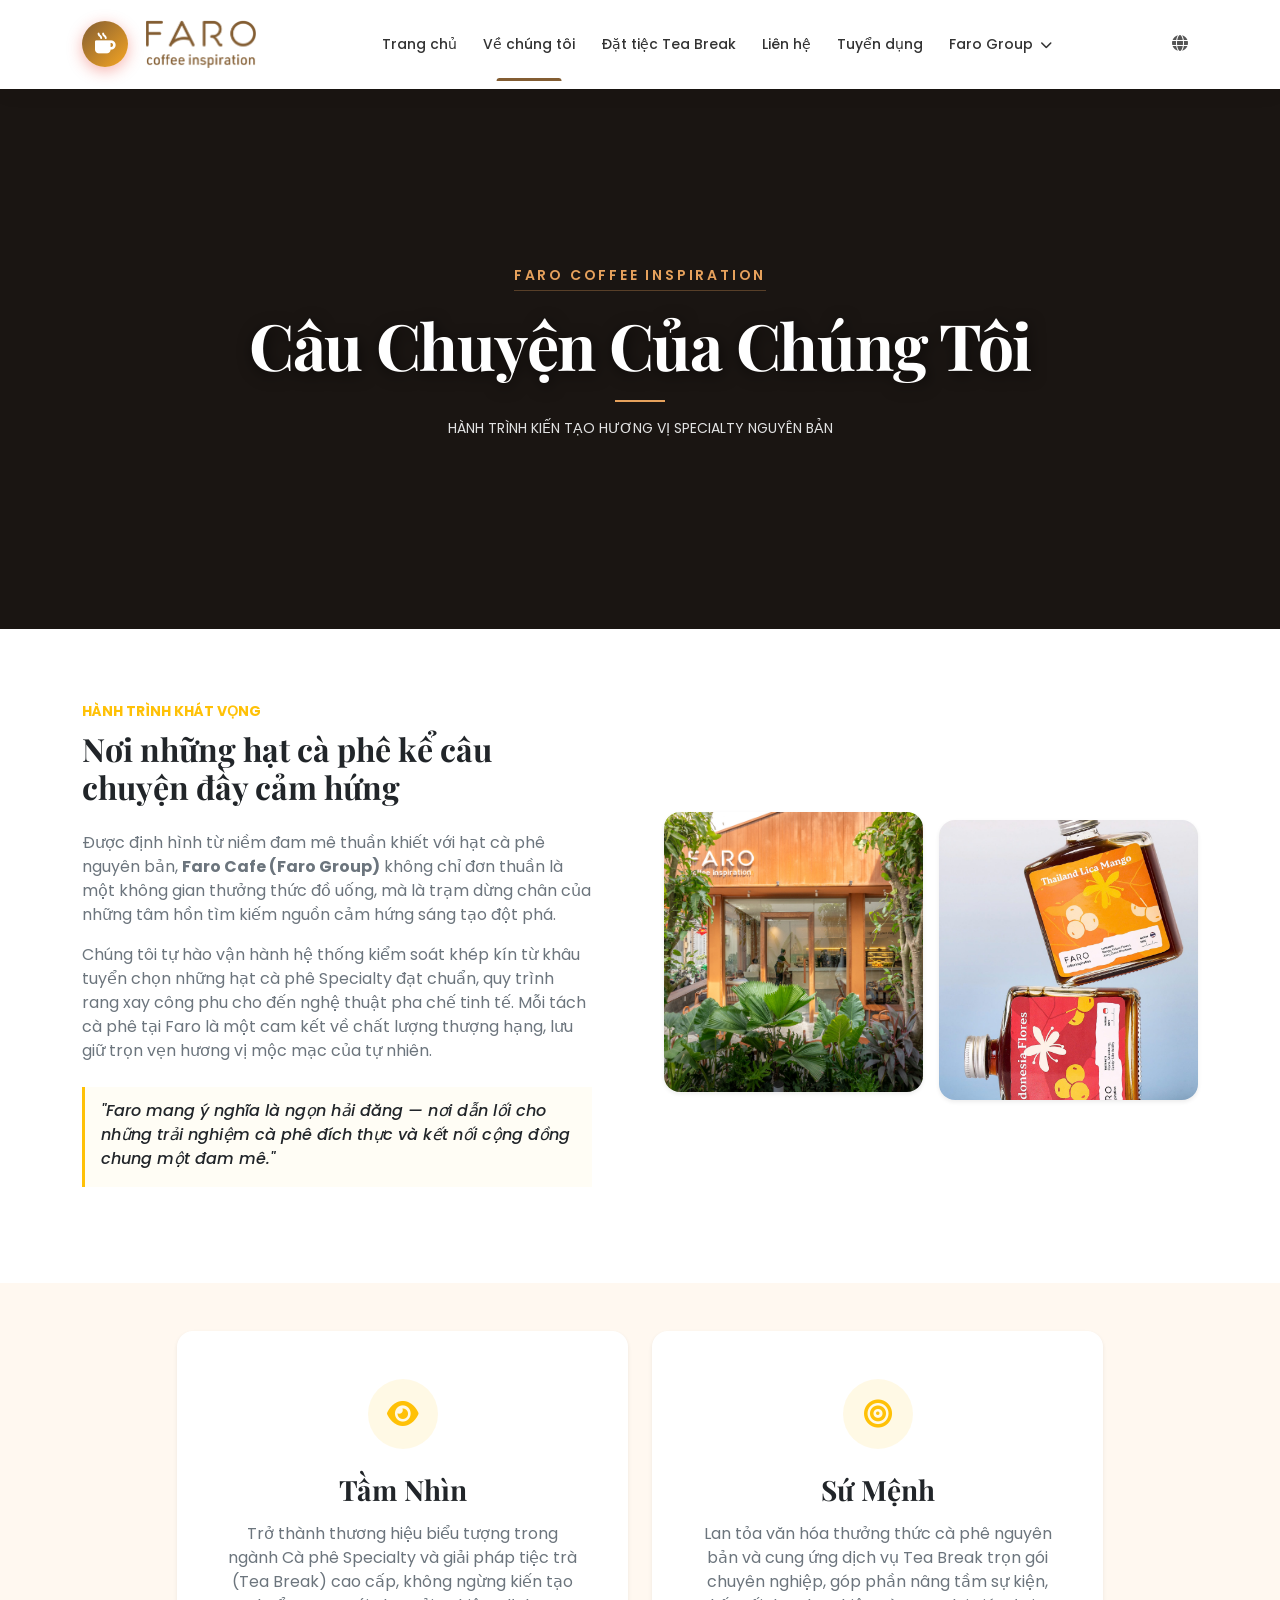
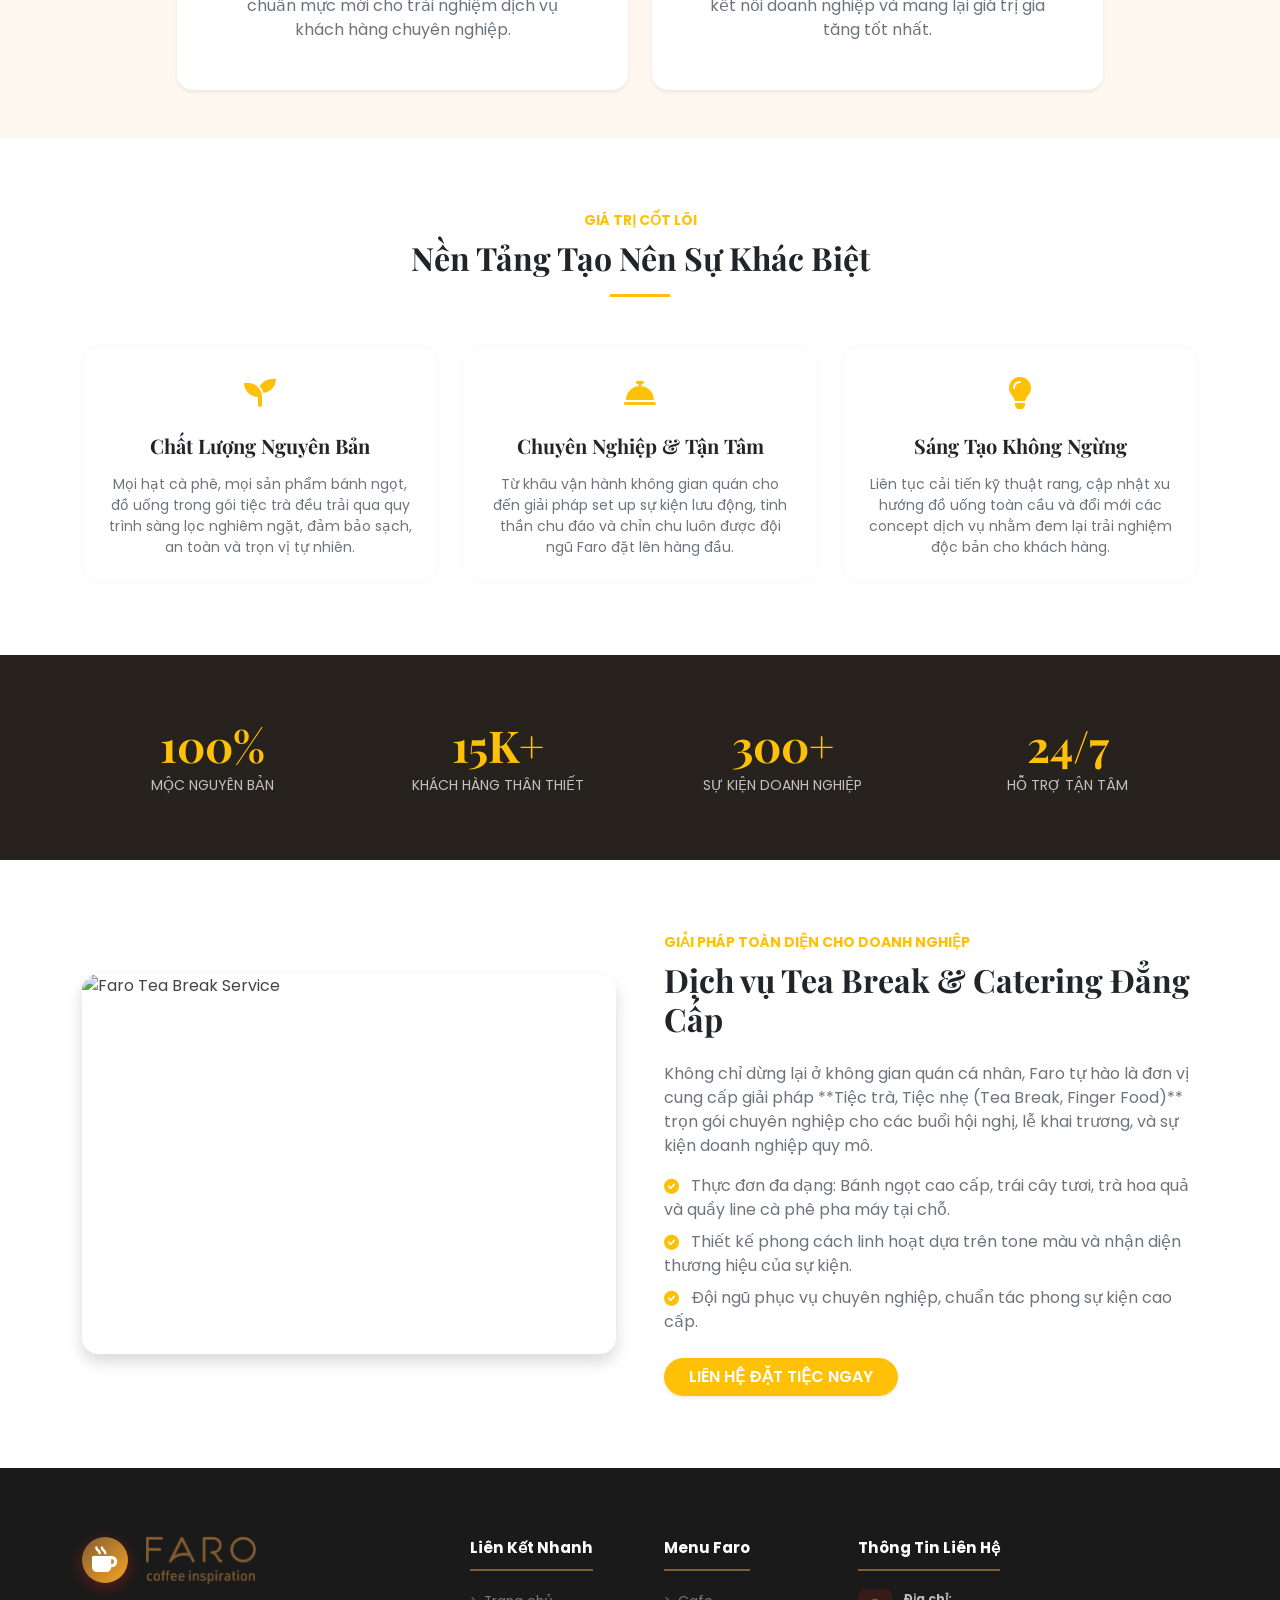
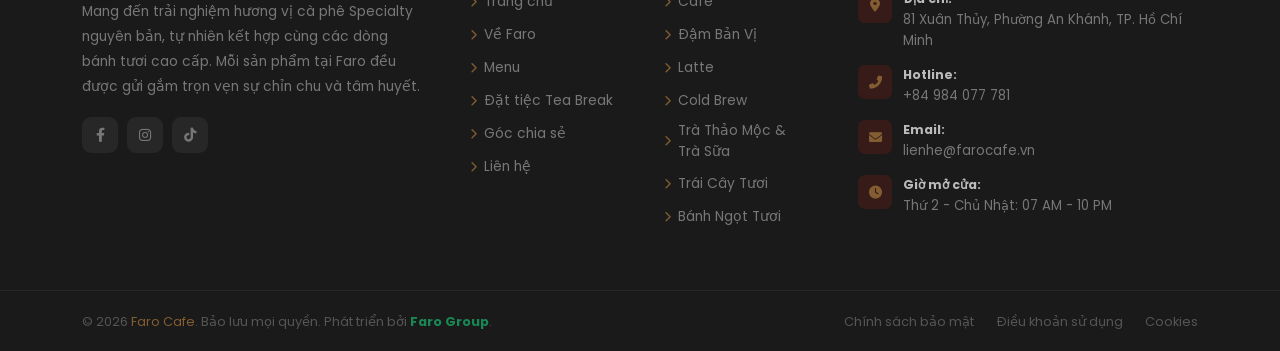
==== commit 46371bef: "update 1 10/7/2026" ====
--- a/about-us.html
+++ b/about-us.html
@@ -42,10 +42,30 @@
 
     <main class="about-page-wrapper overflow-hidden">
          
-         <section class="about-hero position-relative d-flex align-items-center justify-content-center text-center py-5" style="background: linear-gradient(rgba(0, 0, 0, 0.65), rgba(0, 0, 0, 0.65)), url('img/hero-image3.jpg') no-repeat center center / cover;">
-            <div class="container text-white" data-aos="fade-up" data-aos-duration="1000">
-               <span class="text-uppercase tracking-wider small mb-2 d-block text-warning fw-semibold">Faro Coffee Inspiration</span>
-               <h1 class="display-4 fw-bold mb-3">Câu Chuyện Của Chúng Tôi</h1>
+         <!-- 1. HERO BANNER SECTION WITH DYNAMIC SLIDESHOW -->
+         <section class="about-hero position-relative d-flex align-items-center justify-content-center text-center overflow-hidden">
+            <!-- Lớp nền chạy slideshow bằng CSS -->
+            <div class="hero-slideshow-bg">
+               <div class="slide-item" style="background-image: url('img/hero-image3.jpg');"></div>
+               <div class="slide-item" style="background-image: url('img/hero-image1.jpg');"></div>
+               <div class="slide-item" style="background-image: url('img/hero-image2.png');"></div>
+            </div>
+            
+            <!-- Lớp phủ Gradient giúp tăng độ tương phản, làm rõ nét chữ -->
+            <div class="hero-overlay-dark"></div>
+
+            <!-- Khối nội dung Text canh chỉnh chuẩn Branding -->
+            <div class="container position-relative z-3" data-aos="fade-up" data-aos-duration="1200">
+               <span class="faro-badge-text text-uppercase tracking-wider small mb-3 d-inline-block fw-semibold">
+                  Faro Coffee Inspiration
+               </span>
+               <h1 class="display-3 fw-bold font-heading text-white mb-3 text-shadow-sm">
+                  Câu Chuyện Của Chúng Tôi
+               </h1>
+               <div class="faro-divider-center mx-auto mb-3"></div>
+               <p class="text-light opacity-90 max-w-md mx-auto small text-uppercase tracking-wide">
+                  Hành trình kiến tạo hương vị Specialty nguyên bản
+               </p>
             </div>
          </section>
 
@@ -81,7 +101,7 @@
             </div>
          </section>
 
-         <section class="py-5 bg-light">
+         <section class="py-5" style="background-color: var(--cream);">
             <div class="container">
                <div class="row g-4 justify-content-center">
                   <div class="col-md-6 col-lg-5" data-aos="fade-up" data-aos-delay="100">
@@ -116,21 +136,21 @@
                
                <div class="row g-4">
                   <div class="col-md-4" data-aos="fade-up" data-aos-delay="100">
-                     <div class="p-4 rounded-4 border border-1 border-light shadow-2xs h-100 transition-all hover-translate-y bg-white">
+                     <div class="p-4 rounded-4 border border-1 border-light shadow-2xs h-100 transition-all hover-translate-y bg-white text-center">
                         <div class="text-warning mb-3 fs-2"><i class="fas fa-seedling"></i></div>
                         <h4 class="h5 fw-bold text-dark mb-3">Chất Lượng Nguyên Bản</h4>
                         <p class="text-secondary small mb-0">Mọi hạt cà phê, mọi sản phẩm bánh ngọt, đồ uống trong gói tiệc trà đều trải qua quy trình sàng lọc nghiêm ngặt, đảm bảo sạch, an toàn và trọn vị tự nhiên.</p>
                      </div>
                   </div>
                   <div class="col-md-4" data-aos="fade-up" data-aos-delay="200">
-                     <div class="p-4 rounded-4 border border-1 border-light shadow-2xs h-100 transition-all hover-translate-y bg-white">
+                     <div class="p-4 rounded-4 border border-1 border-light shadow-2xs h-100 transition-all hover-translate-y bg-white text-center">
                         <div class="text-warning mb-3 fs-2"><i class="fas fa-concierge-bell"></i></div>
                         <h4 class="h5 fw-bold text-dark mb-3">Chuyên Nghiệp & Tận Tâm</h4>
                         <p class="text-secondary small mb-0">Từ khâu vận hành không gian quán cho đến giải pháp set up sự kiện lưu động, tinh thần chu đáo và chỉn chu luôn được đội ngũ Faro đặt lên hàng đầu.</p>
                      </div>
                   </div>
                   <div class="col-md-4" data-aos="fade-up" data-aos-delay="300">
-                     <div class="p-4 rounded-4 border border-1 border-light shadow-2xs h-100 transition-all hover-translate-y bg-white">
+                     <div class="p-4 rounded-4 border border-1 border-light shadow-2xs h-100 transition-all hover-translate-y bg-white text-center">
                         <div class="text-warning mb-3 fs-2"><i class="fas fa-lightbulb"></i></div>
                         <h4 class="h5 fw-bold text-dark mb-3">Sáng Tạo Không Ngừng</h4>
                         <p class="text-secondary small mb-0">Liên tục cải tiến kỹ thuật rang, cập nhật xu hướng đồ uống toàn cầu và đổi mới các concept dịch vụ nhằm đem lại trải nghiệm độc bản cho khách hàng.</p>
@@ -189,7 +209,7 @@
                   </div>
                   <div class="col-lg-6" data-aos="fade-right" data-aos-delay="300">
                      <div class="position-relative shadow rounded-4 overflow-hidden image-container">
-                        <img src="https://images.unsplash.com/photo-1517256064527-09c53b2d0c6b?q=80&w=1000&auto=format&fit=crop" alt="Faro Tea Break Service" class="img-fluid w-100 object-fit-cover" style="min-height: 380px; max-height: 450px;">
+                        <img src="https://tiecdoanhnghiep.com/wp-content/uploads/2023/10/to-chuc-tiec-teabreak-1-1024x768.jpg" alt="Faro Tea Break Service" class="img-fluid w-100 object-fit-cover" style="min-height: 380px; max-height: 450px;">
                      </div>
                   </div>
                </div>
--- a/css/about-us.css
+++ b/css/about-us.css
@@ -3,40 +3,120 @@
    FARO CAFE - ABOUT US STYLESHEET
 ========================================== */
 
-/* Font Headings & Typography */
-.about-page-wrapper .font-heading {
-    font-family: 'Playfair Display', serif;
+/* ==========================================
+   FARO HERO SECTION - PREMIUM RE-DESIGN
+========================================== */
+
+/* Khung bọc Hero cố định chiều cao */
+.about-hero {
+    min-height: 460px;
+    height: 60vh;
+    background-color: #1a1512; /* Màu nền gốc phòng trường hợp ảnh chưa tải xong */
 }
 
-.about-page-wrapper p, 
-.about-page-wrapper li {
-    font-family: 'Poppins', sans-serif;
+/* Hệ thống hình ảnh chạy tự động (Cross-fade Slideshow) */
+.hero-slideshow-bg {
+    position: absolute;
+    top: 0;
+    left: 0;
+    width: 100%;
+    height: 100%;
+    z-index: 1;
 }
 
-/* Utilities helpers */
-.about-page-wrapper .tracking-wider { 
-    letter-spacing: 0.12em; 
+.hero-slideshow-bg .slide-item {
+    position: absolute;
+    top: 0;
+    left: 0;
+    width: 100%;
+    height: 100%;
+    background-repeat: no-repeat;
+    background-position: center center;
+    background-size: cover;
+    opacity: 0;
+    z-index: 0;
+    transform: scale(1.05);
+    transition: transform 6s ease;
+    animation: faroHeroSlideshow 24s linear infinite;
 }
 
-.about-page-wrapper .tracking-wide { 
-    letter-spacing: 0.06em; 
+/* Định thời gian delay để các hình ảnh mượt mà chồng lên nhau (Áp dụng cho 3 hình) */
+.hero-slideshow-bg .slide-item {
+    animation: faroHeroSlideshow 18s linear infinite; /* Tổng thời gian vòng lặp là 18s */
 }
 
-.about-page-wrapper .leading-relaxed { 
-    line-height: 1.75; 
+.hero-slideshow-bg .slide-item:nth-child(1) { animation-delay: 0s; }
+.hero-slideshow-bg .slide-item:nth-child(2) { animation-delay: 6s; }
+.hero-slideshow-bg .slide-item:nth-child(3) { animation-delay: 12s; }
+
+/* Tính toán lại % mốc thời gian cho 3 hình */
+@keyframes faroHeroSlideshow {
+    0% { 
+        opacity: 0; 
+        transform: scale(1.05); 
+    }
+    5% { 
+        opacity: 1; /* Hình bắt đầu hiện rõ hoàn toàn ở mốc 5% */
+    }
+    33.33% { 
+        opacity: 1; /* Giữ hiển thị rõ đến hết 1/3 tổng thời gian (6s đầu) */
+    }
+    38.33% { 
+        opacity: 0; 
+        transform: scale(1.0); /* Mờ dần và thu nhỏ lại để nhường chỗ cho hình kế tiếp */
+    }
+    100% { 
+        opacity: 0; 
+    }
 }
 
-.about-page-wrapper .text-sm {
-    font-size: 0.85rem;
+/* Lớp phủ nâng cao kiểm soát ánh sáng nền, bảo vệ text không bị chìm */
+.hero-overlay-dark {
+    position: absolute;
+    top: 0;
+    left: 0;
+    width: 100%;
+    height: 100%;
+    background: linear-gradient(180deg, 
+                rgba(26, 21, 18, 0.5) 0%, 
+                rgba(26, 21, 18, 0.7) 60%, 
+                rgba(26, 21, 18, 0.85) 100%);
+    z-index: 2;
 }
 
-.about-page-wrapper .object-fit-cover { 
-    object-fit: cover; 
+/* Thiết kế Text & Khối phân cách theo nhận diện Faro */
+.z-3 {
+    z-index: 3;
 }
 
-/* Hero Section Custom Dimensions */
-.about-hero {
-    min-height: 380px;
+.faro-badge-text {
+    color: #e6a15c; /* Màu vàng nghệ Organic cao cấp tiệp màu hạt cà phê chín */
+    letter-spacing: 0.2em !important;
+    border-bottom: 1px solid rgba(230, 161, 92, 0.3);
+    padding-bottom: 4px;
+}
+
+.about-hero h1.font-heading {
+    font-family: 'Playfair Display', serif;
+    letter-spacing: -0.02em;
+}
+
+.text-shadow-sm {
+    text-shadow: 2px 3px 15px rgba(0, 0, 0, 0.6);
+}
+
+.faro-divider-center {
+    width: 50px;
+    height: 2px;
+    background-color: #e6a15c;
+}
+
+.opacity-90 {
+    opacity: 0.9;
+}
+
+.max-w-md {
+    max-width: 450px;
 }
 
 /* Hover effect cho các thẻ giá trị cốt lõi */
